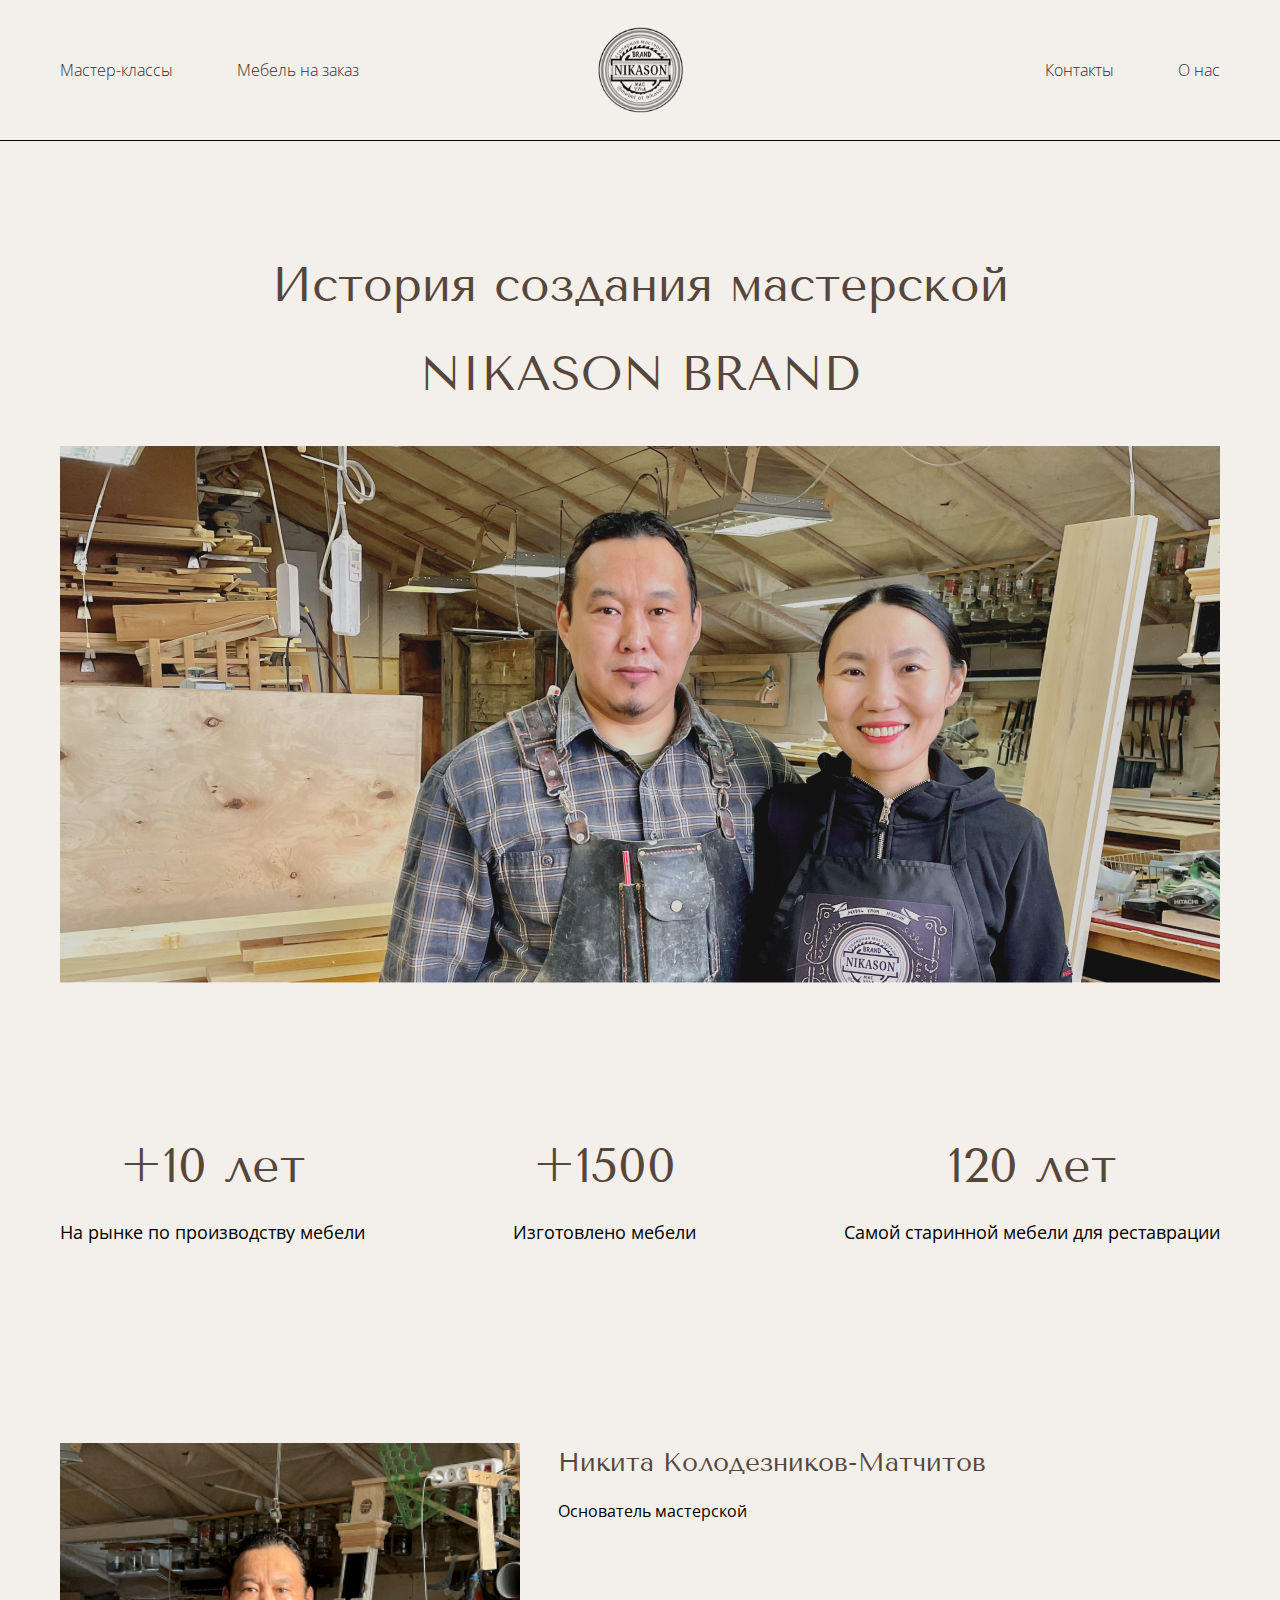
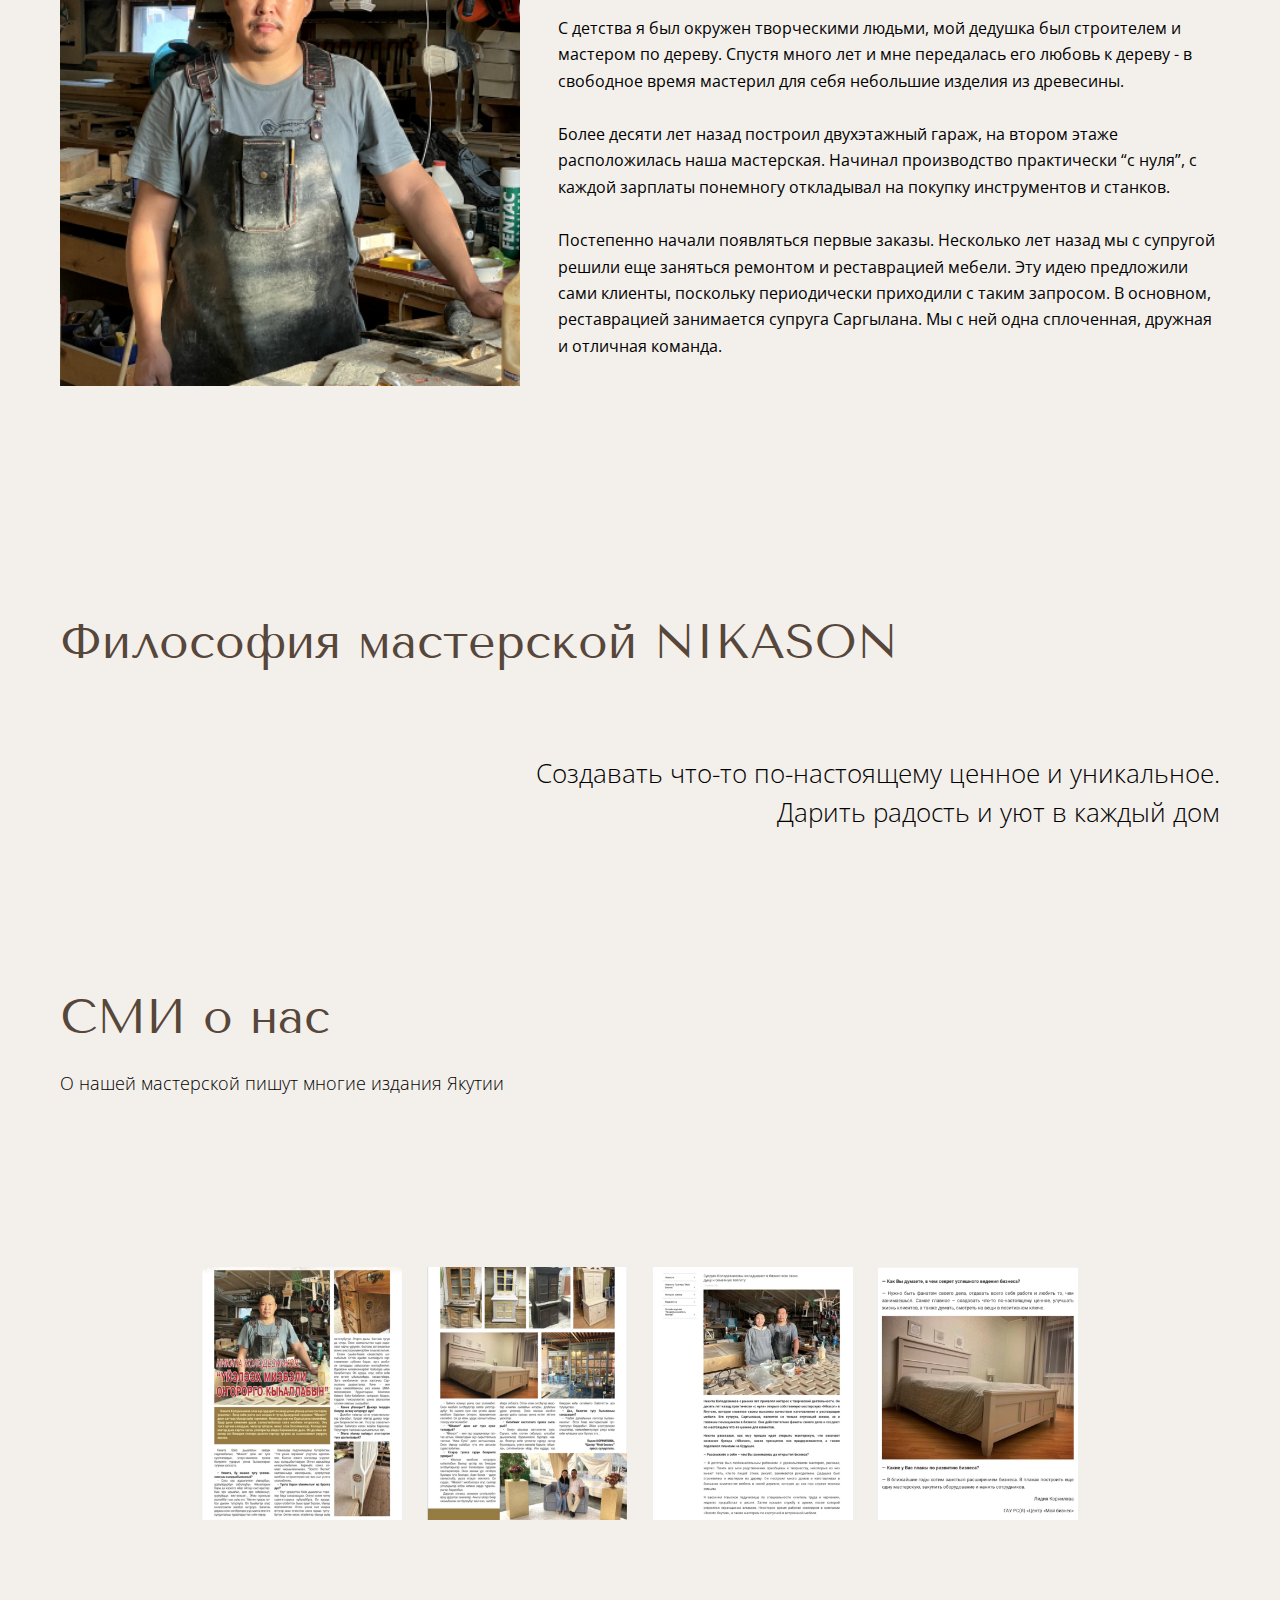
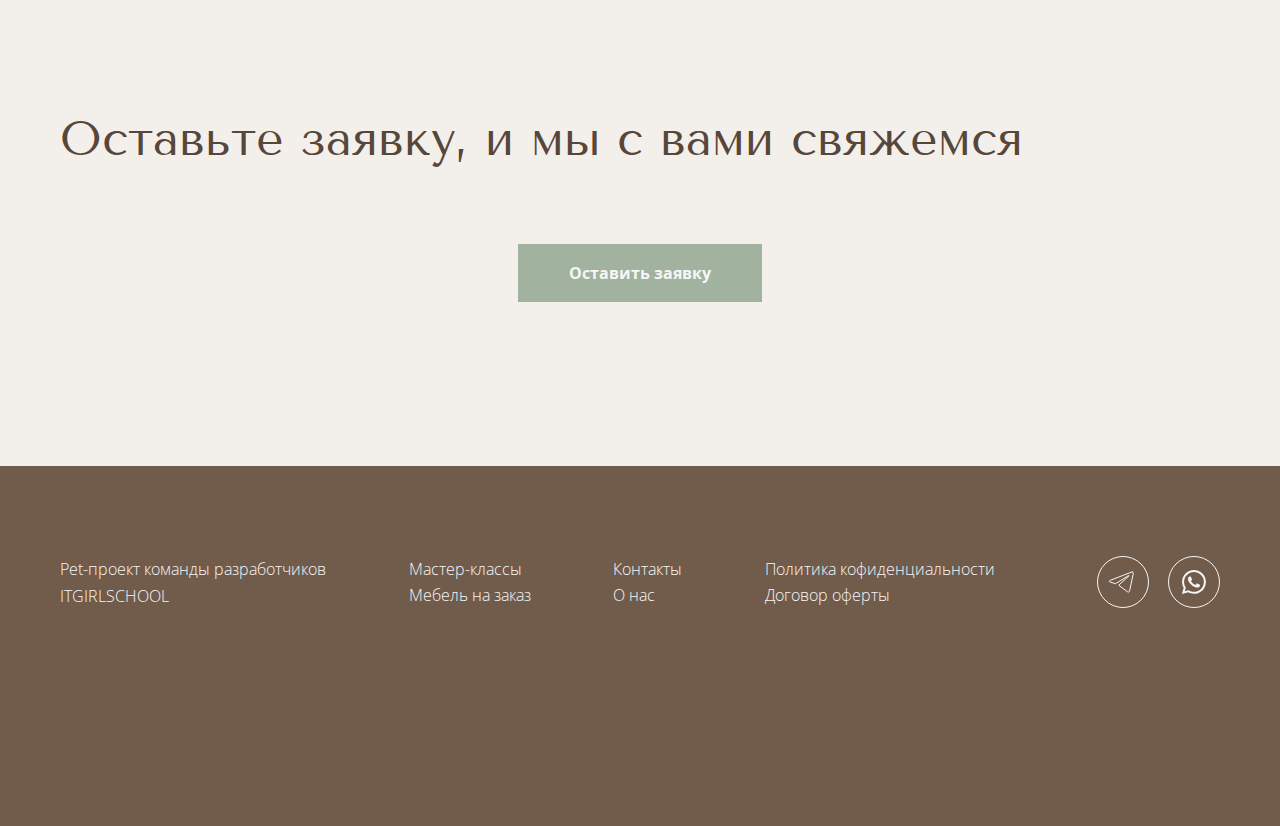
==== about.html @ 9c0ddf08 "anchor contacts modified" ====
<!DOCTYPE html>
<html lang="ru">
  <head>
    <meta charset="UTF-8" />
    <meta http-equiv="X-UA-Compatible" content="IE=edge" />
    <meta name="viewport" content="width=device-width, initial-scale=1.0" />
    <link rel="stylesheet" href="./assets/styles/normalize.css" />
    <link rel="stylesheet" href="./assets/styles/about.css" />
    <link rel="preconnect" href="https://fonts.googleapis.com" />
    <link rel="preconnect" href="https://fonts.gstatic.com" crossorigin />
    <link
      href="https://fonts.googleapis.com/css2?family=Open+Sans:wght@300;400&family=Tenor+Sans&display=swap"
      rel="stylesheet"
    />
    <link
      rel="shortcut icon"
      href="./assets/images/icon.svg"
      type="image/svg"
    />
    <title>О нас</title>
  </head>
  <body>
    <div class="wrapper">
      <header class="header">
        <div class="header__container">
          <nav class="header__nav-left">
            <a class="header__link-left" href="./masterclass.html"
              >Мастер-классы</a
            >
            <a class="header__link-left" href="./customised.html"
              >Мебель на заказ</a
            >
          </nav>
          <a class="logo" href="./index.html"
            ><img src="./assets/images/icon.svg" alt="Логотип"
          /></a>
          <nav class="header__nav-right">
            <a class="header__link-right" href="#contact">Контакты</a>
            <a class="header__link-right" href="./about.html">О нас</a>
          </nav>
        </div>
        <nav class="hamburger">
          <div class="hamburger__icon">
            <input type="checkbox" />
            <span></span>
            <span></span>
            <span></span>
            <div class="hamburger__menu">
              <div class="hamburger__link">
                <a href="./mastermind.html">Мастер-классы</a>
              </div>
              <div class="hamburger__link">
                <a href="./customised.html">Мебель на заказ</a>
              </div>
              <div class="hamburger__link"><a href="#contact">Контакты</a></div>
              <div class="hamburger__link">
                <a href="./about.html">О нас</a>
              </div>
            </div>
          </div>
        </nav>
      </header>
      <main class="main">
        <section class="about-head">
          <div class="about-head__container">
            <h2 class="about-head__title-top">История создания мастерской</h2>
            <h1 class="about-head__title-bottom">NIKASON BRAND</h1>
            <img
              class="about-head__image"
              src="./assets/images/about/about-head__photo.jpg"
              alt="Основатели"
            />
          </div>
        </section>
        <section class="about-figures">
          <div class="about-figures__container">
            <div class="about-figures__item">
              <h2 class="about-figures__title">+10 лет</h2>
              <p class="about-figures__text">На рынке по производству мебели</p>
            </div>
            <div class="about-figures__item">
              <h2 class="about-figures__title">+1500</h2>
              <p class="about-figures__text">Изготовлено мебели</p>
            </div>
            <div class="about-figures__item">
              <h2 class="about-figures__title">120 лет</h2>
              <p class="about-figures__text">
                Самой старинной мебели для реставрации
              </p>
            </div>
          </div>
        </section>
        <section class="about-founder">
          <div class="about-founder__container">
            <img
              class="about-founder__image"
              src="./assets/images/about/about-founder__photo.jpg"
              alt="Основатель"
            />
            <div class="about-founder__content">
              <h2 class="about-founder__title about-founder__title_founder">
                Никита Колодезников-Матчитов
              </h2>
              <h3 class="about-founder__subtitle">Основатель мастерской</h3>
              <p class="about-founder__text">
                С детства я был окружен творческими людьми, мой дедушка был
                строителем и мастером по дереву. Спустя много лет и мне
                передалась его любовь к дереву - в свободное время мастерил для
                себя небольшие изделия из древесины.
              </p>
              <p class="about-founder__text">
                Более десяти лет назад построил двухэтажный гараж, на втором
                этаже расположилась наша мастерская. Начинал производство
                практически “с нуля”, с каждой зарплаты понемногу откладывал на
                покупку инструментов и станков.
              </p>
              <p class="about-founder__text">
                Постепенно начали появляться первые заказы. Несколько лет назад
                мы с супругой решили еще заняться ремонтом и реставрацией
                мебели. Эту идею предложили сами клиенты, поскольку периодически
                приходили с таким запросом. В основном, реставрацией занимается
                супруга Саргылана. Мы с ней одна сплоченная, дружная и отличная
                команда.
              </p>
            </div>
          </div>
        </section>
        <section class="about-philosophy">
          <div class="about-philosophy__container">
            <h2 class="about-philosophy__title">
              Философия мастерской NIKASON
            </h2>
            <p class="about-philosophy__text">
              Создавать что-то по-настоящему ценное и уникальное.
            </p>
            <p class="about-philosophy__text">
              Дарить радость и уют в каждый дом
            </p>
          </div>
        </section>
        <section class="about-media">
          <div class="about-media__container">
            <h2 class="about-media__title">СМИ о нас</h2>
            <p class="about-media__text">
              О нашей мастерской пишут многие издания Якутии
            </p>
            <div class="about-media__image">
              <img
                class="about-media__img"
                src="./assets/images/about/about-media__image-1.jpg"
                alt="Статья в СМИ"
              />
              <img
                class="about-media__img"
                src="./assets/images/about/about-media__image-2.jpg"
                alt="Статья в СМИ"
              />
              <img
                class="about-media__img"
                src="./assets/images/about/about-media__image-3.jpg"
                alt="Статья в СМИ"
              />
              <img
                class="about-media__img"
                src="./assets/images/about/about-media__image-4.jpg"
                alt="Скриншот из Инстаграм"
              />
            </div>
          </div>
        </section>
        <section class="about-contact">
          <div class="about-contact__container">
            <h2 class="about-contact__title">
              Оставьте заявку, и мы с вами свяжемся
            </h2>
            <div class="about-contact__button">
              <a class="button" href="https://www.whatsapp.com/?lang=ru"
                >Оставить заявку</a
              >
            </div>
          </div>
        </section>
      </main>
      <footer class="footer">
        <a id="contact"></a>
        <div class="footer__container">
          <div class="footer__info">
            <p class="footer__text">Pet-проект команды разработчиков</p>
            <a class="footer__link" href="https://itgirlschool.com/"
              >ITGIRLSCHOOL</a
            >
          </div>
          <div class="footer__links">
            <a class="footer__link" href="./masterclass.html">Мастер-классы</a>
            <a class="footer__link" href="./customised.html">Мебель на заказ</a>
          </div>
          <div class="footer__links">
            <a class="footer__link" href="#contact">Контакты</a>
            <a class="footer__link" href="./about.html">О нас</a>
          </div>
          <div class="footer__links">
            <a class="footer__link" href="./privacy.html"
              >Политика кофиденциальности</a
            >
            <a class="footer__link" href="./offer.html">Договор оферты</a>
          </div>
          <div class="footer__socials">
            <a class="footer__social" href="https://telegram.org/"
              ><img src="./assets/images/telegram-icon.svg" alt="Telegram"
            /></a>
            <a class="footer__social" href="https://www.whatsapp.com/?lang=ru"
              ><img src="./assets/images/whatsup-icon.svg" alt="WhatsUp"
            /></a>
          </div>
        </div>
      </footer>
    </div>
  </body>
</html>
---- assets/styles/about.css ----
html, body {
    height: 100%;
}

body {
    font-family: 'Open Sans', sans-serif;
    font-style: normal;
    font-weight: 300;
    font-size: 1.1em;
    line-height: 150%;
    color: #000000;
    background: #f3efea;
}

.wrapper {
    min-height: 100%;
    margin: 0 auto;
}

[class*="__container"]{
    max-width: 1160px;
    margin: 0 auto;
}

[class*="__image"]{
    max-width: 100%;
    object-fit: cover;
}

li {
    list-style-type: none;    
}

a {
    text-decoration: none;
}

[class*="__title"]{
    font-family: 'Tenor Sans', sans-serif;
    font-style: normal;
    font-weight: 400;
    font-size: 2.7em;
    line-height: 150%;
    color: #57463A;
}

.button {
    border: none;
    background: #A1B29F;
    font-weight: 700;
    font-size: 0.9em;
    text-align: center;
    color: #F6F6F6;
    padding: 18px 51px;
    transition: 0.5s;
}

.button:hover {
    background: #678064;
    cursor: pointer;
    border: none;
}

/*---------------Header---------------*/

.header {
    min-width: 15vh;
    border-bottom: 1px solid #000000;
}

.header__container {
    display: flex;
    justify-content: space-between;
    align-items: center;
    padding-top: 3vh;
    padding-bottom: 3vh;
}

.header__nav-left, .header__nav-right {
    width: 45vw;
}

.logo {
    display: flex;
    justify-content: center;
    padding-left: 3vw;
    padding-right: 3vw;
}

.header__nav-left {
    display: flex;
}

.header__nav-right {
    display: flex;
    justify-content: end;
}

.header__link-left {
    margin-right: 5vw;
    font-size: 0.9em;
    color: #323232;
}

.header__link-right {
    margin-left: 5vw;
    font-size: 0.9em;
    color: #323232;
}

.header__link-left:hover, .header__link-right:hover {
    text-decoration: underline;
}

.hamburger__icon {
    display: none;
}


/*---------------About-head---------------*/

.about-head__container {
    display: flex;
    flex-direction: column;
    justify-content: center;
    align-items: center;
}

.about-head__title-top, .about-head__title-bottom {
    max-width: 70vw;
    text-align: center;
    
}

.about-head__title-top {
    margin-top: 12vh;
    margin-bottom: 0;
}

.about-head__title-bottom {
    margin-top: 2vh;
    margin-bottom: 4vh;
}

/*---------------About-figures---------------*/

.about-figures__container {
    display: flex;
    justify-content: space-between;
    text-align: center;
    margin-top: 12vh;
}

.about-figures__title {
    margin-bottom: 0;
}

.about-figures__text {
    font-weight: 400;
    font-size: 1em;
}

/*---------------About-founder---------------*/

.about-founder__container {
    display: flex;
    margin-top: 20vh;
    margin-bottom: 20vh;
}

.about-founder__content {
    display: flex;
    flex-direction: column;
    margin-left: 3vw;
}

.about-founder__title_founder {
    font-size: 1.5em;
    margin-top: 0;
    margin-bottom: 0;
}

.about-founder__subtitle, .about-founder__text {
    font-size: 0.9em;
    font-weight: 400;
}

.about-founder__subtitle {
    margin-bottom: 10vh;
}

.about-founder__text {
    margin-top: 0;
    margin-bottom: 3vh;
}

/*---------------About-philosophy---------------*/

.about-philosophy__container {
    display: flex;
    flex-direction: column;
}

.about-philosophy__title {
    margin-bottom: 10vh;
}

.about-philosophy__text {
    text-align: end;
    margin-top: 0;
    line-height: 50%;
    font-size: 1.5em;
}

/*---------------About-media---------------*/

.about-media__container {
    margin-top: 15vh;
}

.about-media__title {
    margin-bottom: 0;
}

.about-media__text {
    margin-bottom: 3vh;
}

.about-media__image {
    display: flex;
    align-items: center;
    justify-content: center;
    height: 60vh;
}

.about-media__img {
    width: 200px; 
    padding-left: 1vw;
    padding-right: 1vw;
    transition: width 0.5s ease;
}

.about-media__img:hover { 
    width: 50vh; 
    cursor: pointer
}

/*---------------About-contact---------------*/

.about-contact__container {
    display: flex;
    flex-direction: column;
}

.about-contact__button {
    text-align: center;
    margin-top: 5vh;
    margin-bottom: 20vh;
}

/*---------------Footer---------------*/

.footer {
    background: #715B4B;
    min-height: 40vh;
}

.footer__container {
    display: flex;
    justify-content: space-between;
    padding-top: 10vh;
}

.footer__text {
    margin: 0;
    font-size: 0.9em;
    color: #F6F6F6;
}

.footer__link:hover {
    text-decoration: underline;
}

.footer__links {
    display: flex;
    flex-direction: column;
}

.footer__link {
    font-size: 0.9em;
    color: #F6F6F6;
}

.footer__socials {
    display: flex;
}

.footer__social {
    margin-left: 1.5vw;
}

/*---------------PAGES PRIVACY AND OFFER---------------*/

.privacy, .offer {
    background: white;
}

.privacy__title, .offer__title {
    padding-top: 15vh;
    margin-top: 0;
    line-height: 120%;
}

.privacy__text, .offer__text {
    padding-top: 10vh;
    padding-bottom: 15vh;
    margin-bottom: 0;
    margin-top: 0;
    
}

/*---------------Медиазапросы---------------*/

@media screen and (max-width: 414px){

    .header {
        border: none;
    }

    .header__container {
        display: none;
    }

    .hamburger__icon {
        display: block;
    } 

    .hamburger__icon {
        display: block;
        position: relative;
        top: 50px;
        left: 50px;
        z-index: 1;
        -webkit-user-select: none;
        user-select: none;
    }
    
    .hamburger__icon a {
        text-decoration: none;
        color: #232323;
        transition: color 0.3s ease;
    }
    
    .hamburger__icon a:hover {
        color: tomato;
    }
    
    .hamburger__icon input {
        display: block;
        width: 40px;
        height: 32px;
        position: absolute;
        top: -7px;
        left: -5px;
        cursor: pointer;
        opacity: 0; 
        z-index: 2; 
        -webkit-touch-callout: none;
    }
    
    .hamburger__icon span {
        display: block;
        width: 33px;
        height: 4px;
        margin-bottom: 5px;
        position: relative;
        background: #57463A;
        border-radius: 3px;
        z-index: 1;
        transform-origin: 4px 0px;
        transition: transform 0.5s cubic-bezier(0.77,0.2,0.05,1.0), background 0.5s cubic-bezier(0.77,0.2,0.05,1.0),opacity 0.55s ease;
    }
    
    .hamburger__icon span:first-child { 
        transform-origin: 0% 0%;
    }
    
    .hamburger__icon span:nth-last-child(2) { 
        transform-origin: 0% 100%;
    }
    
    .hamburger__icon input:checked ~ span { 
        opacity: 1;
        transform: rotate(45deg) translate(-2px, -1px);
        background: #232323;
    }
    
    .hamburger__icon input:checked ~ span:nth-last-child(3) {
        opacity: 0;
        transform: rotate(0deg) scale(0.2, 0.2);
    }
    
    .hamburger__icon input:checked ~ span:nth-last-child(2) {
        transform: rotate(-45deg) translate(0, -1px);
    }
    
    .hamburger__menu { 
        position: absolute;
        width: 300px;
        margin: -100px 0 0 -50px;
        padding: 50px;
        padding-top: 125px;
        background: #f3efea;
        list-style-type: none;
        -webkit-font-smoothing: antialiased;
        transform-origin: 0% 0%;
        transform: translate(-100%, 0);
        transition: transform 0.5s cubic-bezier(0.77,0.2,0.05,1.0);
    }
    
    .hamburger__menu a {
        font-size: 2em;
    }
    
    .hamburger__icon input:checked ~ .hamburger__menu {
        transform: none;
    }

    .hamburger__link {
        margin: 5vh 0;
    }
}
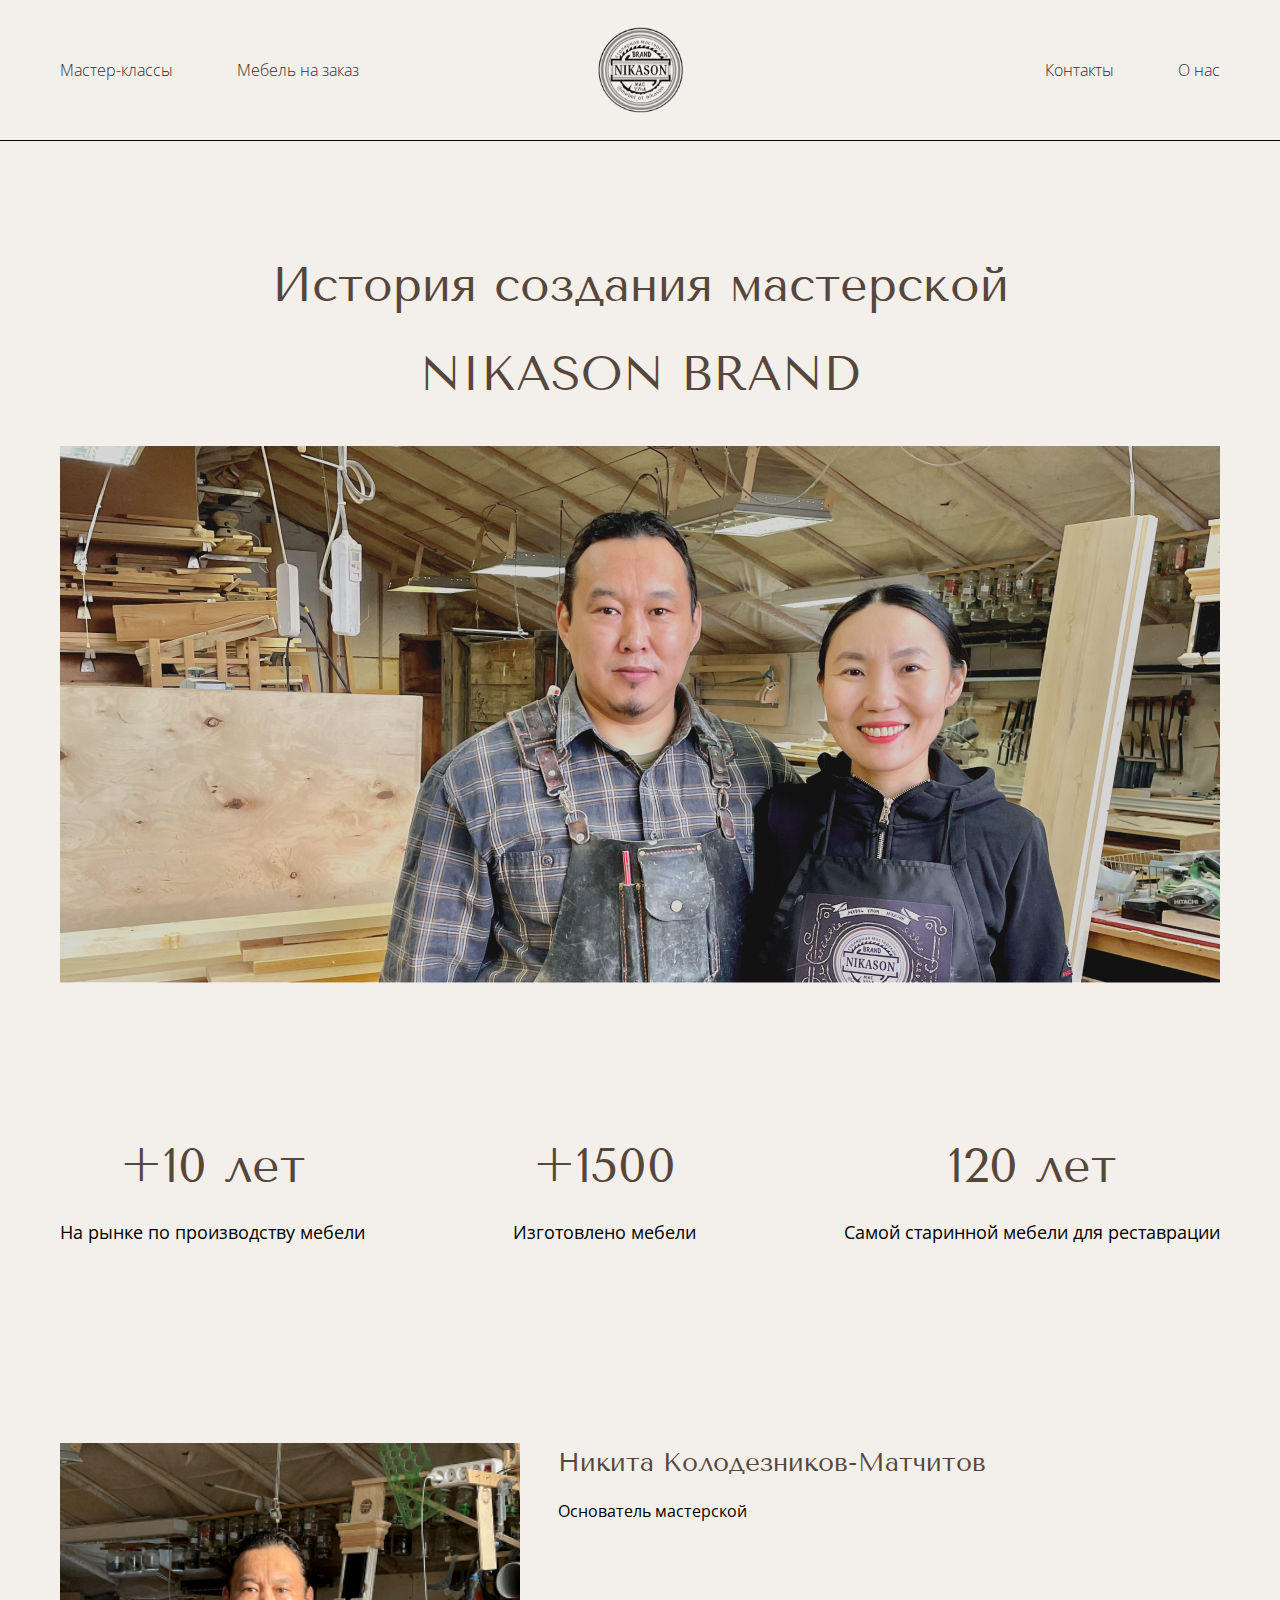
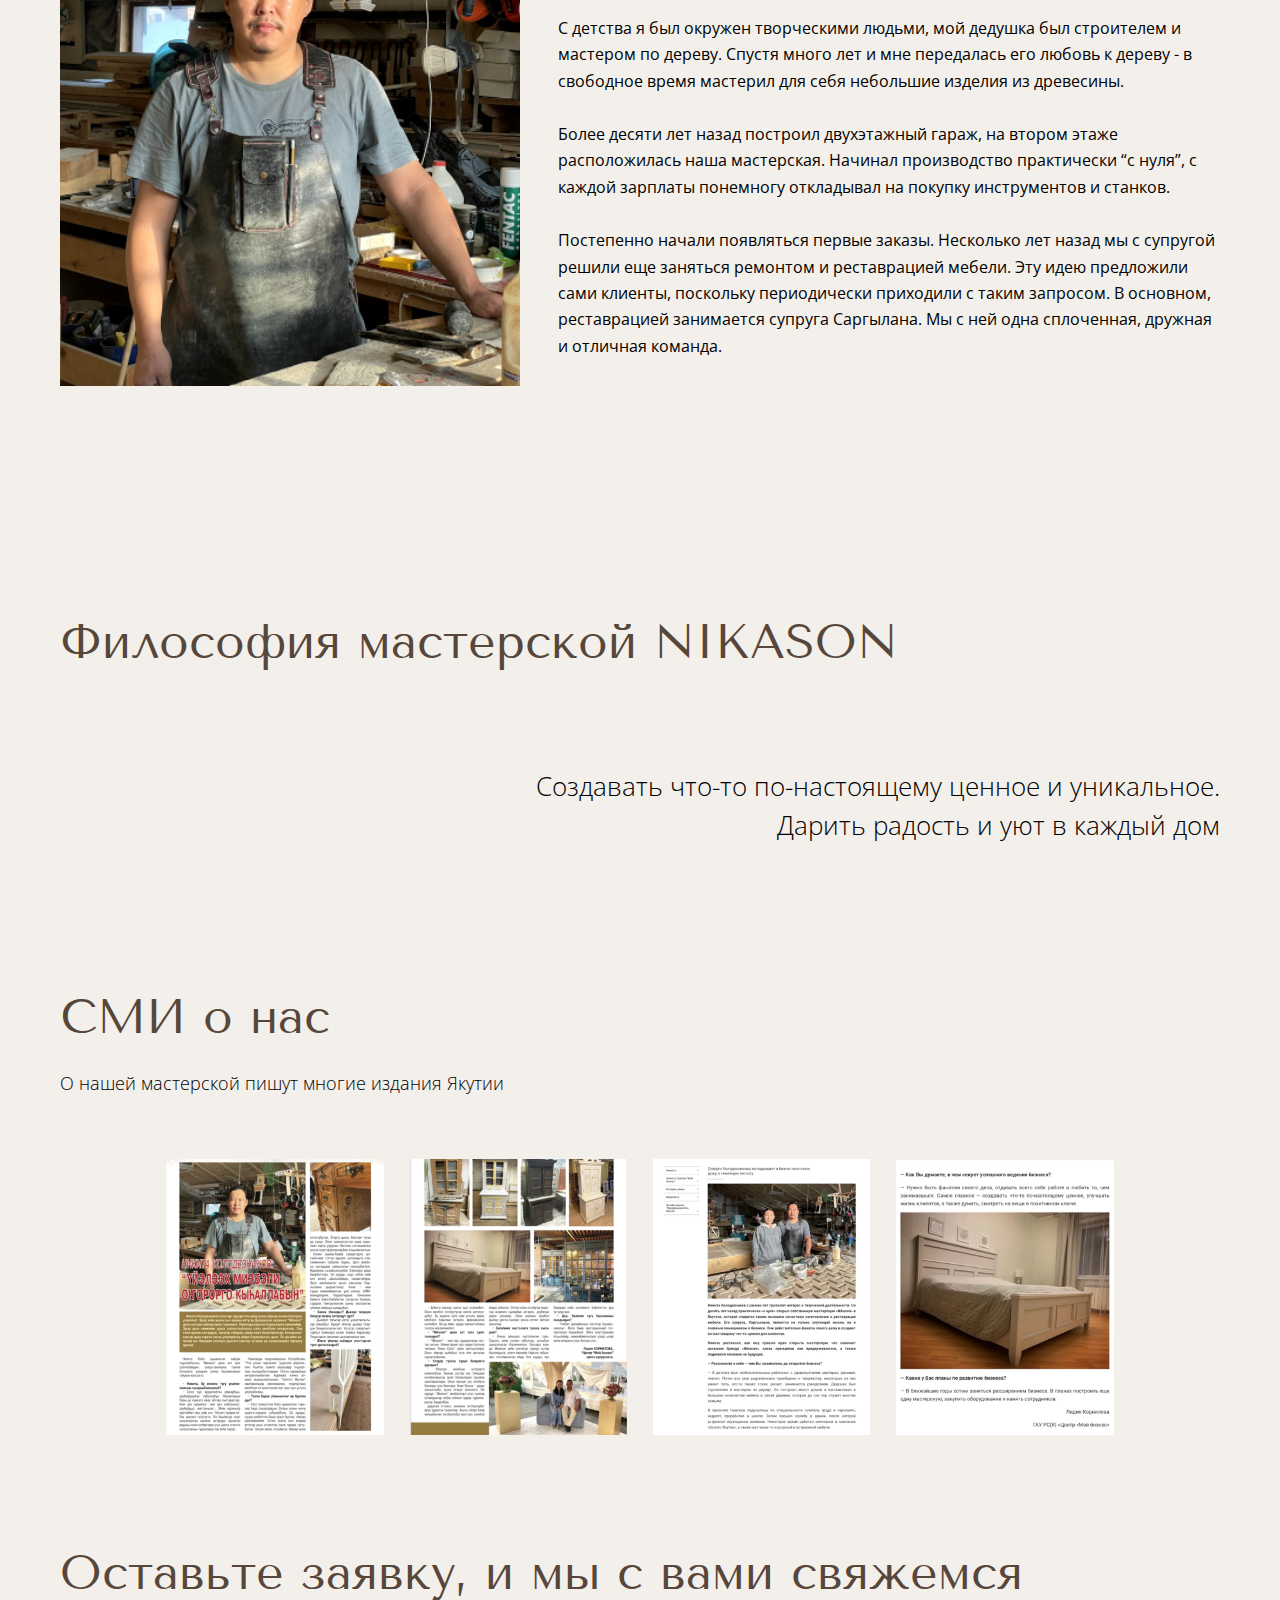
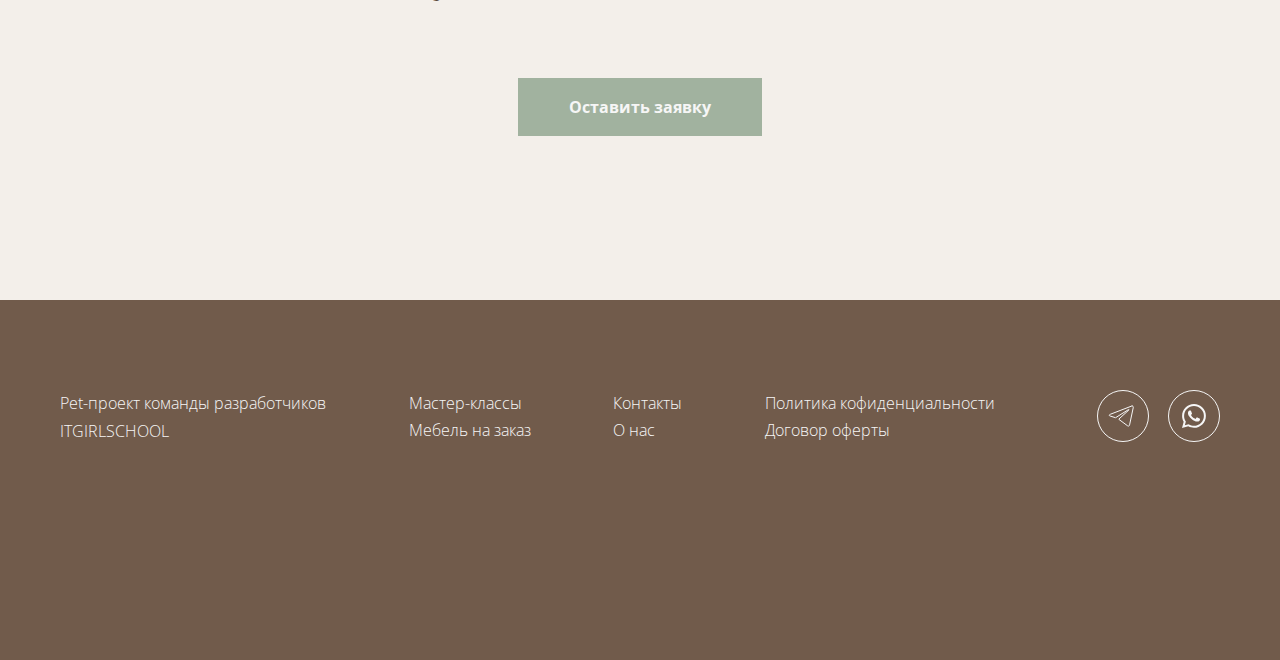
==== commit a3b488ce: "adaptive added" ====
--- a/about.html
+++ b/about.html
@@ -47,7 +47,7 @@
             <span></span>
             <div class="hamburger__menu">
               <div class="hamburger__link">
-                <a href="./mastermind.html">Мастер-классы</a>
+                <a href="./masterclass.html">Мастер-классы</a>
               </div>
               <div class="hamburger__link">
                 <a href="./customised.html">Мебель на заказ</a>
--- a/assets/styles/about.css
+++ b/assets/styles/about.css
@@ -208,7 +208,8 @@
 .about-philosophy__text {
     text-align: end;
     margin-top: 0;
-    line-height: 50%;
+    margin-bottom: 0;
+    line-height: 150%;
     font-size: 1.5em;
 }
 
@@ -230,20 +231,21 @@
     display: flex;
     align-items: center;
     justify-content: center;
-    height: 60vh;
+    margin-top: 7vh;
+    margin-bottom: 7vh;
 }
 
 .about-media__img {
-    width: 200px; 
+    width: 17vw; 
     padding-left: 1vw;
     padding-right: 1vw;
-    transition: width 0.5s ease;
-}
-
-.about-media__img:hover { 
-    width: 50vh; 
-    cursor: pointer
-}
+    /*transition: width 0.5s ease;*/
+}
+
+/*.about-media__img:hover { 
+    width: 20vw; 
+    cursor: pointer;
+}*/
 
 /*---------------About-contact---------------*/
 
@@ -293,6 +295,7 @@
 
 .footer__socials {
     display: flex;
+    margin-bottom: 5vh;
 }
 
 .footer__social {
@@ -321,7 +324,57 @@
 
 /*---------------Медиазапросы---------------*/
 
-@media screen and (max-width: 414px){
+@media screen and (max-width: 992px){
+
+    .about-media__image {
+        flex-direction: column;
+        height: 100%;
+    }
+
+    .about-media__img {
+        width: 70vw;
+        padding-top: 1vw;
+        padding-bottom: 1vw;
+    }
+    
+    .about-founder__container {
+        flex-direction: column;
+        margin-bottom: 10vh;
+    }
+
+    .about-founder__content {
+        margin-top: 5vw;
+        padding-left: 2vw;
+        padding-right: 2vw;
+    }
+
+    .about-founder__text, .about-founder__subtitle {
+        font-size: 1.2em;
+    }
+
+    .footer__container {
+        flex-direction: column;
+        align-items: center;
+        text-align: center;
+    }
+
+    .footer__info {
+        margin-bottom: 3vh;
+    }
+
+    .footer__socials {
+        margin-top: 5vh;
+    }
+
+    .footer__text, .footer__link {
+        font-size: 1.3em;
+        margin-top: 1vh;
+        margin-bottom: 1vh;
+    }
+
+}
+
+@media screen and (max-width: 768px){
 
     .header {
         border: none;
@@ -338,21 +391,23 @@
     .hamburger__icon {
         display: block;
         position: relative;
-        top: 50px;
-        left: 50px;
+        /*top: 50px;*/
+        /*left: 50px;*/
         z-index: 1;
         -webkit-user-select: none;
         user-select: none;
+        margin-left: 5vw;
+        margin-top: 5vw;
     }
     
     .hamburger__icon a {
         text-decoration: none;
-        color: #232323;
+        color: #323232;
         transition: color 0.3s ease;
     }
     
     .hamburger__icon a:hover {
-        color: tomato;
+        color: #505050;
     }
     
     .hamburger__icon input {
@@ -366,6 +421,7 @@
         opacity: 0; 
         z-index: 2; 
         -webkit-touch-callout: none;
+        
     }
     
     .hamburger__icon span {
@@ -411,7 +467,6 @@
         padding: 50px;
         padding-top: 125px;
         background: #f3efea;
-        list-style-type: none;
         -webkit-font-smoothing: antialiased;
         transform-origin: 0% 0%;
         transform: translate(-100%, 0);
@@ -429,5 +484,9 @@
     .hamburger__link {
         margin: 5vh 0;
     }
-}
-
+
+    .about-figures__container {
+        flex-direction: column;
+    }
+}
+
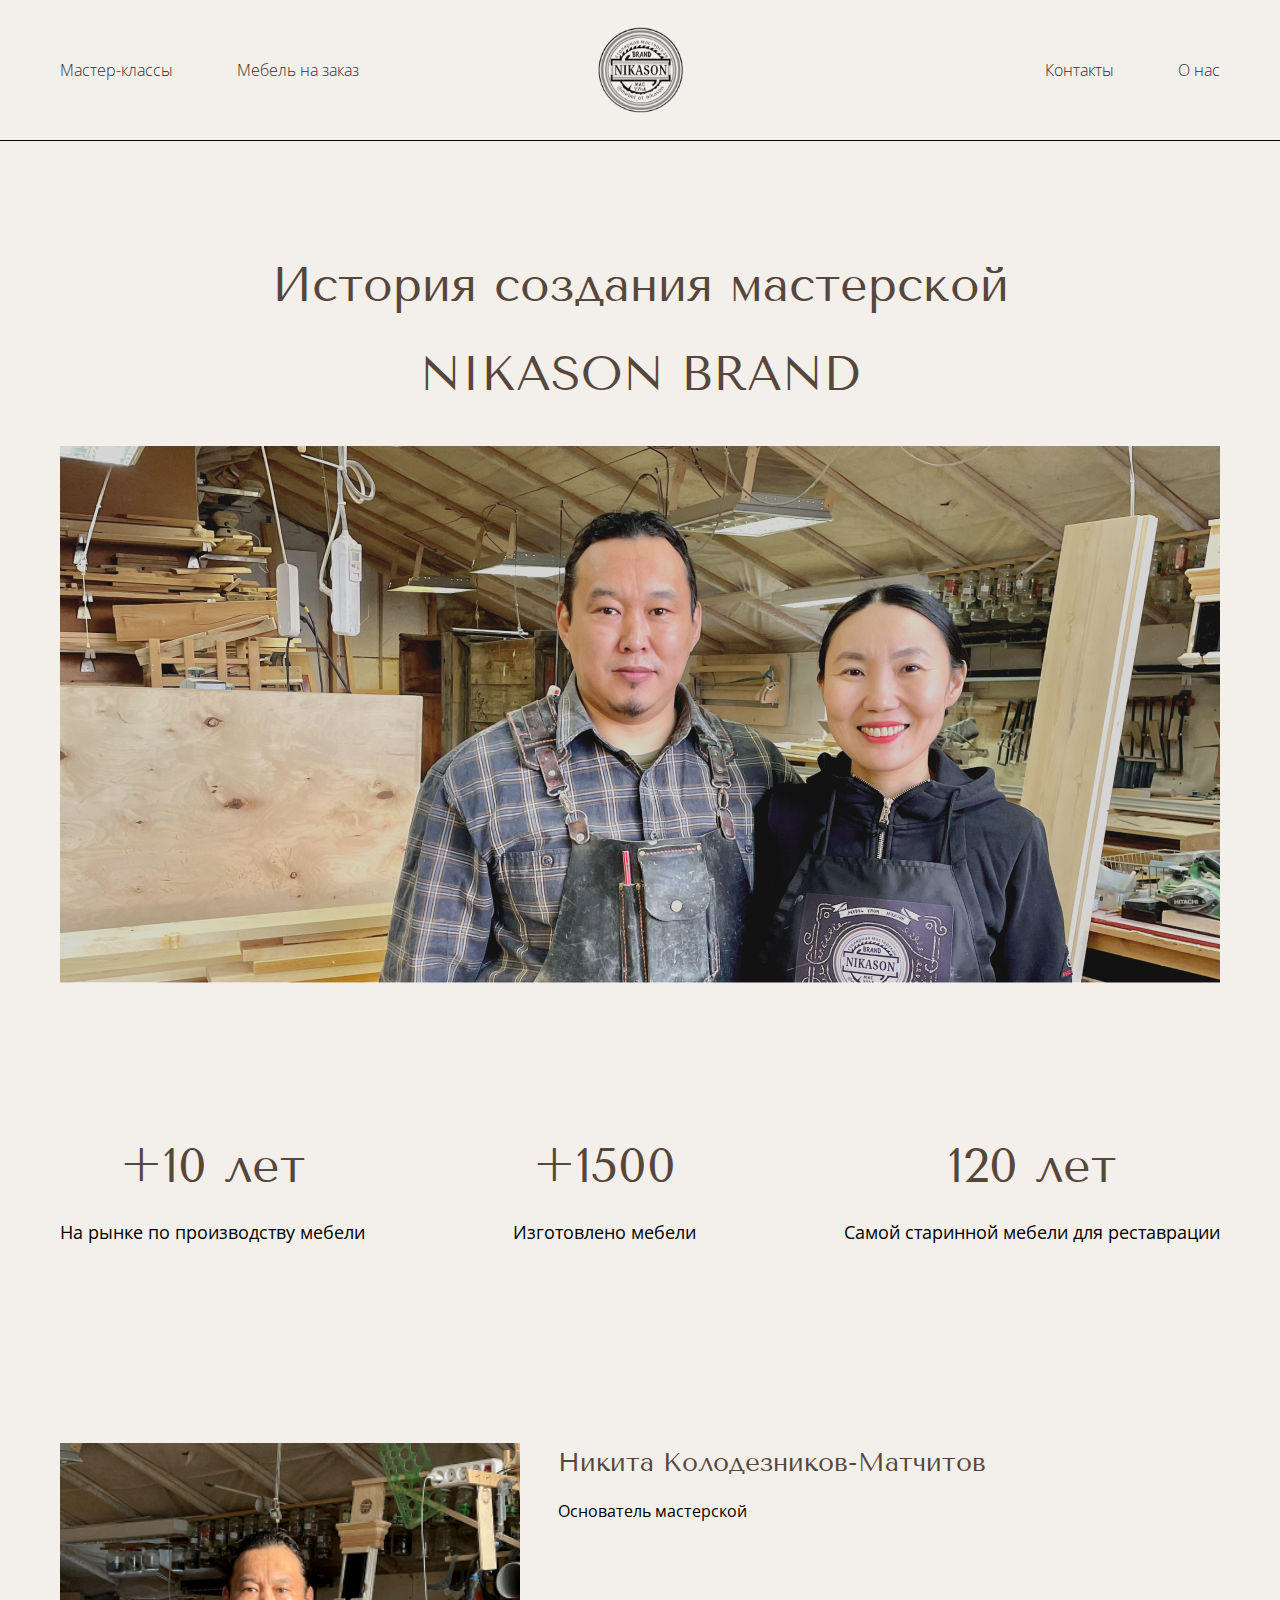
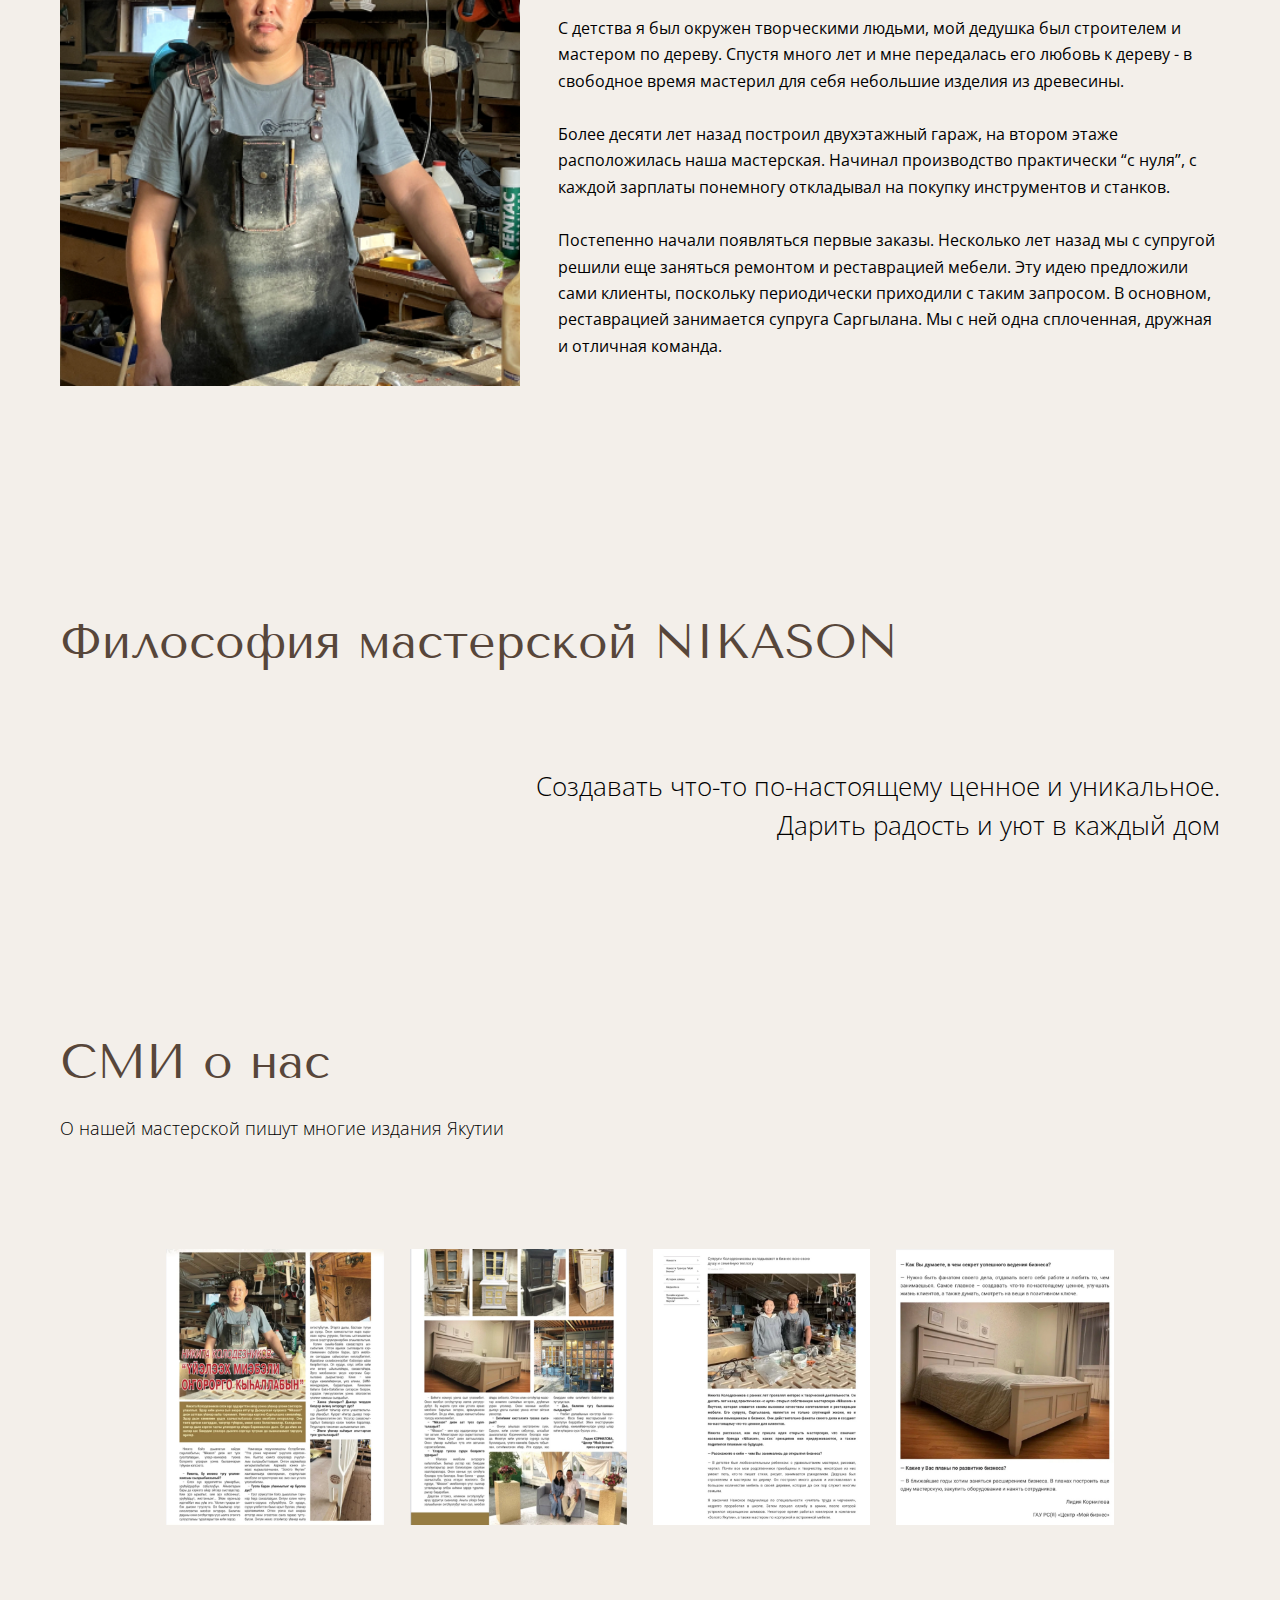
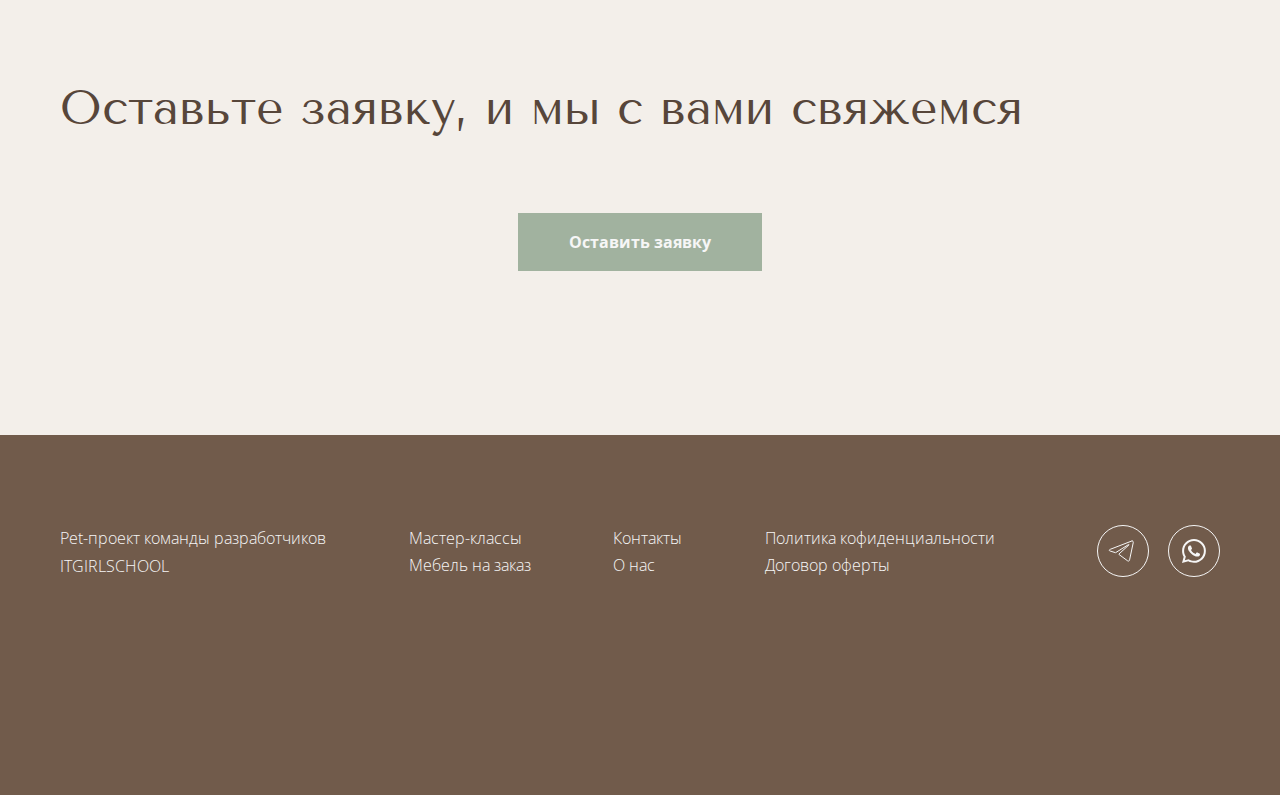
==== commit 594b600e: "carousel change" ====
--- a/about.html
+++ b/about.html
@@ -8,8 +8,10 @@
     <link rel="stylesheet" href="./assets/styles/about.css" />
     <link rel="preconnect" href="https://fonts.googleapis.com" />
     <link rel="preconnect" href="https://fonts.gstatic.com" crossorigin />
+    <link rel="preconnect" href="https://fonts.googleapis.com" />
+    <link rel="preconnect" href="https://fonts.gstatic.com" crossorigin />
     <link
-      href="https://fonts.googleapis.com/css2?family=Open+Sans:wght@300;400&family=Tenor+Sans&display=swap"
+      href="https://fonts.googleapis.com/css2?family=Open+Sans:wght@300;400;700&family=Tenor+Sans&display=swap"
       rel="stylesheet"
     />
     <link
@@ -46,6 +48,9 @@
             <span></span>
             <span></span>
             <div class="hamburger__menu">
+              <div class="hamburger__link">
+                <a href="./index.html">Главная</a>
+              </div>
               <div class="hamburger__link">
                 <a href="./masterclass.html">Мастер-классы</a>
               </div>
@@ -163,8 +168,62 @@
               <img
                 class="about-media__img"
                 src="./assets/images/about/about-media__image-4.jpg"
-                alt="Скриншот из Инстаграм"
-              />
+                alt="Статья в СМИ"
+              />
+            </div>
+            <div class="about-media-carousel">
+              <span id="about-media-carousel__item_1"></span>
+              <span id="about-media-carousel__item_2"></span>
+              <span id="about-media-carousel__item_3"></span>
+              <span id="about-media-carousel__item_4"></span>
+              <div
+                class="about-media-carousel__item about-media-carousel__item_1"
+              >
+                <a
+                  class="arrow arrow_prev"
+                  href="#about-media-carousel__item_4"
+                ></a>
+                <a
+                  class="arrow arrow_next"
+                  href="#about-media-carousel__item_2"
+                ></a>
+              </div>
+              <div
+                class="about-media-carousel__item about-media-carousel__item_2"
+              >
+                <a
+                  class="arrow arrow_prev"
+                  href="#about-media-carousel__item_1"
+                ></a>
+                <a
+                  class="arrow arrow_next"
+                  href="#about-media-carousel__item_3"
+                ></a>
+              </div>
+              <div
+                class="about-media-carousel__item about-media-carousel__item_3"
+              >
+                <a
+                  class="arrow arrow_prev"
+                  href="#about-media-carousel__item_2"
+                ></a>
+                <a
+                  class="arrow arrow_next"
+                  href="#about-media-carousel__item_4"
+                ></a>
+              </div>
+              <div
+                class="about-media-carousel__item about-media-carousel__item_4"
+              >
+                <a
+                  class="arrow arrow_prev"
+                  href="#about-media-carousel__item_3"
+                ></a>
+                <a
+                  class="arrow arrow_next"
+                  href="#about-media-carousel__item_1"
+                ></a>
+              </div>
             </div>
           </div>
         </section>
@@ -198,7 +257,7 @@
             <a class="footer__link" href="#contact">Контакты</a>
             <a class="footer__link" href="./about.html">О нас</a>
           </div>
-          <div class="footer__links">
+          <div class="footer__documents">
             <a class="footer__link" href="./privacy.html"
               >Политика кофиденциальности</a
             >
--- a/assets/styles/about.css
+++ b/assets/styles/about.css
@@ -17,9 +17,11 @@
     margin: 0 auto;
 }
 
-[class*="__container"]{
+[class*="__container"] {
     max-width: 1160px;
     margin: 0 auto;
+    padding-left: 35px;
+    padding-right: 35px;
 }
 
 [class*="__image"]{
@@ -124,6 +126,8 @@
     flex-direction: column;
     justify-content: center;
     align-items: center;
+    padding-left: 0;
+    padding-right: 0;
 }
 
 .about-head__title-top, .about-head__title-bottom {
@@ -216,7 +220,7 @@
 /*---------------About-media---------------*/
 
 .about-media__container {
-    margin-top: 15vh;
+    margin-top: 20vh;
 }
 
 .about-media__title {
@@ -231,21 +235,94 @@
     display: flex;
     align-items: center;
     justify-content: center;
-    margin-top: 7vh;
-    margin-bottom: 7vh;
+    margin-top: 12vh;
+    margin-bottom: 12vh;
 }
 
 .about-media__img {
     width: 17vw; 
     padding-left: 1vw;
     padding-right: 1vw;
-    /*transition: width 0.5s ease;*/
-}
-
-/*.about-media__img:hover { 
-    width: 20vw; 
-    cursor: pointer;
-}*/
+}
+
+.about-media-carousel {
+    position: relative;
+    margin: 10vh auto;
+}
+
+.about-media-carousel__item {
+    position: absolute;
+    top: 0;
+    bottom: 0;
+    left: 0;
+    right: 0;
+    padding: 25px 50px;
+    opacity: 0;
+    transition: all 0.5s ease-in-out;
+}
+
+.arrow {
+    border: solid black;
+    border-width: 0 3px 3px 0;
+    display: inline-block;
+    padding: 12px;
+}
+
+.arrow_prev {
+    left: -30px;
+    position: absolute;
+    top: 50%;
+    transform: translateY(-50%) rotate(135deg);
+}
+
+.arrow_next {
+    right: -30px;
+    position: absolute;
+    top: 50%;
+    transform: translateY(-50%) rotate(-45deg);
+}
+
+[id*="__item"] {
+    display: none;
+}
+
+.about-media-carousel__item_1 {
+    z-index: 2;
+    opacity: 1;
+    background: url('/assets/images/about/about-media__image-1.jpg');
+    background-size: cover;
+}
+
+.about-media-carousel__item_2 {
+    background: url('/assets/images/about/about-media__image-2.jpg');
+    background-size: cover;
+}
+
+.about-media-carousel__item_3 {
+    background: url('/assets/images/about/about-media__image-3.jpg');
+    background-size: cover;
+}
+
+.about-media-carousel__item_4 {
+    background: url('/assets/images/about/about-media__image-4.jpg');
+    background-size: cover;
+}
+
+*:target~.about-media-carousel__item_1 {
+    opacity: 0;
+}
+
+#about-media-carousel__item_1:target~.about-media-carousel__item_1 {
+    opacity: 1;
+}
+
+#about-media-carousel__item_2:target~.about-media-carousel__item_2,
+#about-media-carousel__item_3:target~.about-media-carousel__item_3,
+#about-media-carousel__item_4:target~.about-media-carousel__item_4
+{
+    z-index: 3;
+    opacity: 1;
+}
 
 /*---------------About-contact---------------*/
 
@@ -283,7 +360,7 @@
     text-decoration: underline;
 }
 
-.footer__links {
+.footer__links, .footer__documents {
     display: flex;
     flex-direction: column;
 }
@@ -324,45 +401,51 @@
 
 /*---------------Медиазапросы---------------*/
 
+@media screen and (min-width: 993px){
+    .about-media-carousel {
+        display: none;
+    }
+}
+
 @media screen and (max-width: 992px){
 
     .about-media__image {
-        flex-direction: column;
-        height: 100%;
-    }
-
-    .about-media__img {
-        width: 70vw;
-        padding-top: 1vw;
-        padding-bottom: 1vw;
+        display: none;
+    }
+
+    .about-media-carousel {
+        display: block;
+        height: 858px;
+        width: 678px;
     }
     
     .about-founder__container {
         flex-direction: column;
         margin-bottom: 10vh;
+        padding-left: 0;
+        padding-right: 0;
     }
 
     .about-founder__content {
         margin-top: 5vw;
-        padding-left: 2vw;
-        padding-right: 2vw;
+        padding-left: 35px;
+        padding-right: 35px;
+        margin-left: 0;
     }
 
     .about-founder__text, .about-founder__subtitle {
-        font-size: 1.2em;
+        font-size: 1.1em;
     }
 
     .footer__container {
         flex-direction: column;
-        align-items: center;
-        text-align: center;
     }
 
     .footer__info {
-        margin-bottom: 3vh;
-    }
-
-    .footer__socials {
+        margin-bottom: 5vh;
+    }
+
+    .footer__documents, .footer__socials {
         margin-top: 5vh;
     }
 
@@ -372,9 +455,17 @@
         margin-bottom: 1vh;
     }
 
+    .footer__social {
+        margin-left: 0;
+        margin-right: 3vw;
+    }
 }
 
 @media screen and (max-width: 768px){
+
+    [class*="__title"]{
+        font-size: 2em;
+    }
 
     .header {
         border: none;
@@ -391,13 +482,12 @@
     .hamburger__icon {
         display: block;
         position: relative;
-        /*top: 50px;*/
-        /*left: 50px;*/
         z-index: 1;
         -webkit-user-select: none;
         user-select: none;
         margin-left: 5vw;
-        margin-top: 5vw;
+        margin-top: 5vh;
+        margin-bottom: 5vh;
     }
     
     .hamburger__icon a {
@@ -488,5 +578,31 @@
     .about-figures__container {
         flex-direction: column;
     }
-}
-
+
+    .about-media-carousel {
+        height: 696px;
+        width: 550px;
+    }
+}
+
+@media screen and (max-width: 650px) {
+    .about-media-carousel {
+        height: 569px;
+        width: 450px;
+    }   
+}
+
+@media screen and (max-width: 550px) {
+    .about-media-carousel {
+        height: 443px;
+        width: 350px;
+    }    
+}
+
+@media screen and (max-width: 450px) {
+    .about-media-carousel {
+        height: 316px;
+        width: 250px;
+    }   
+}
+
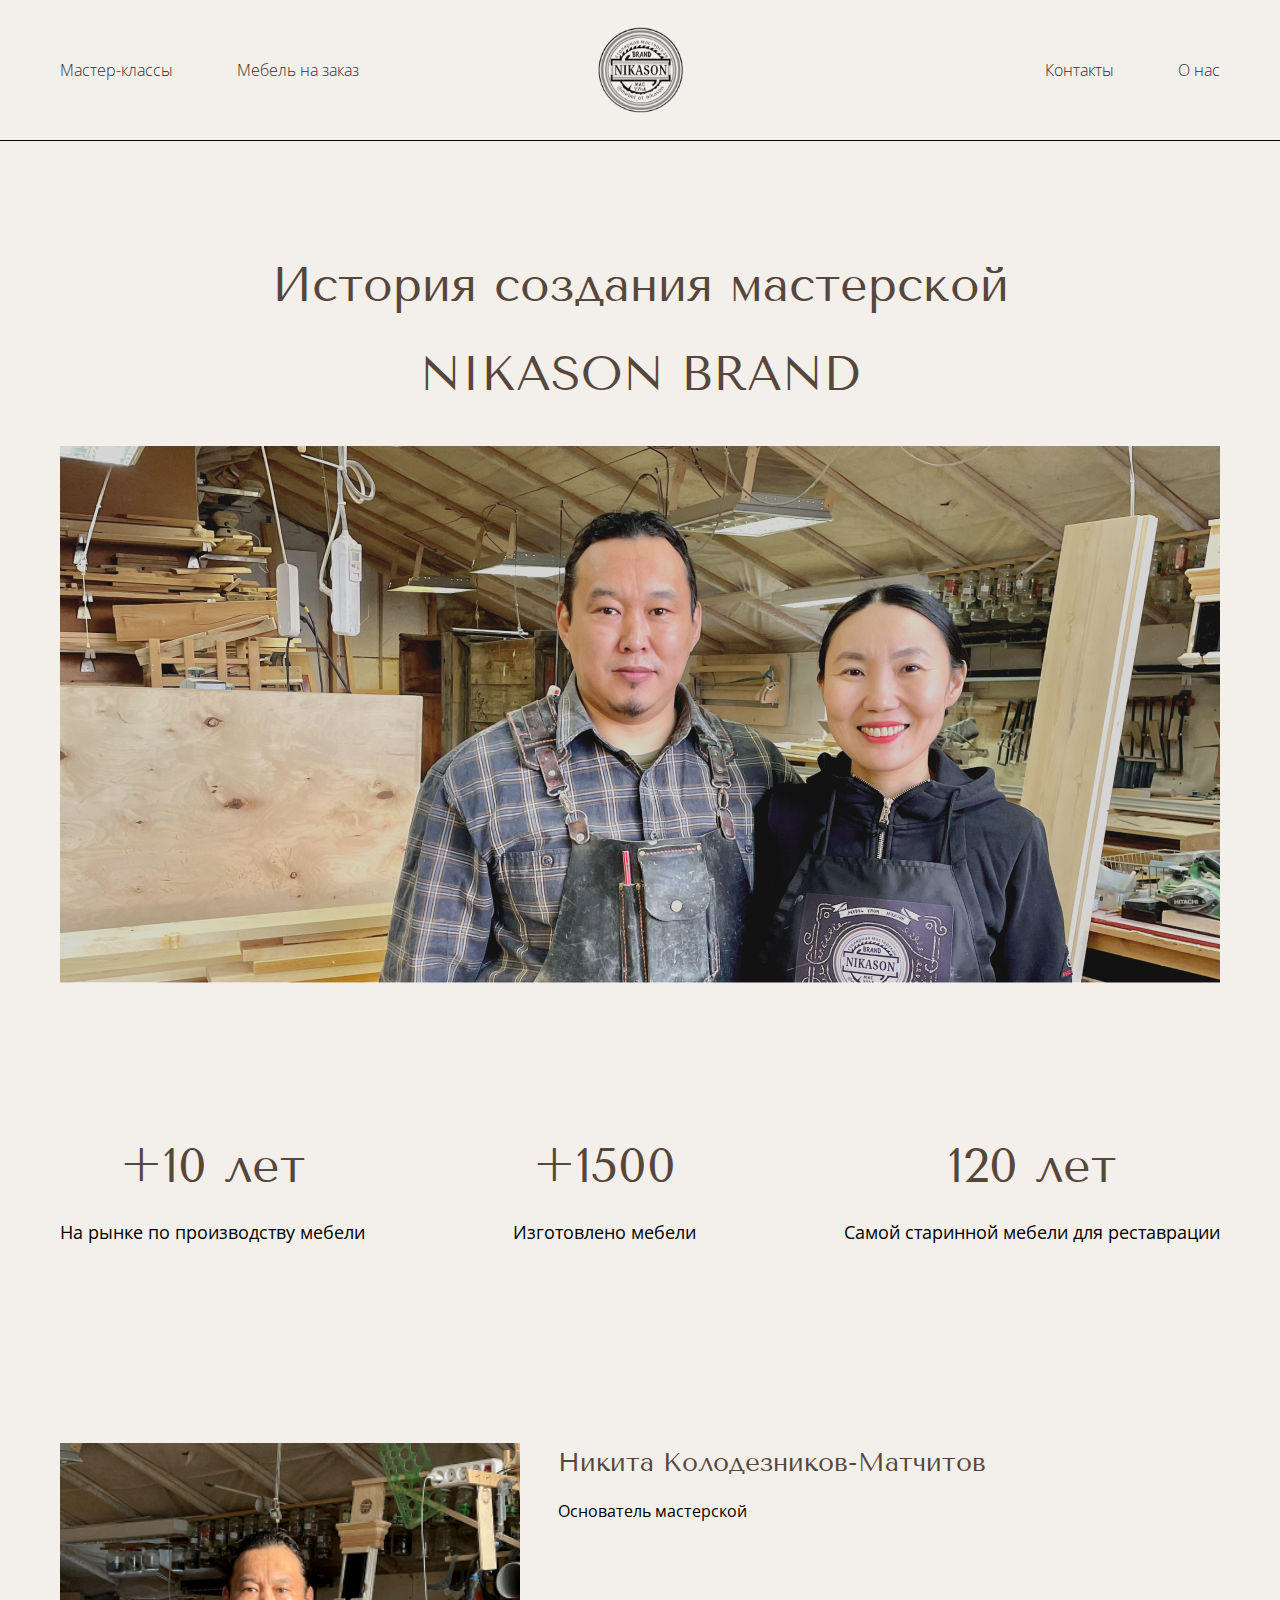
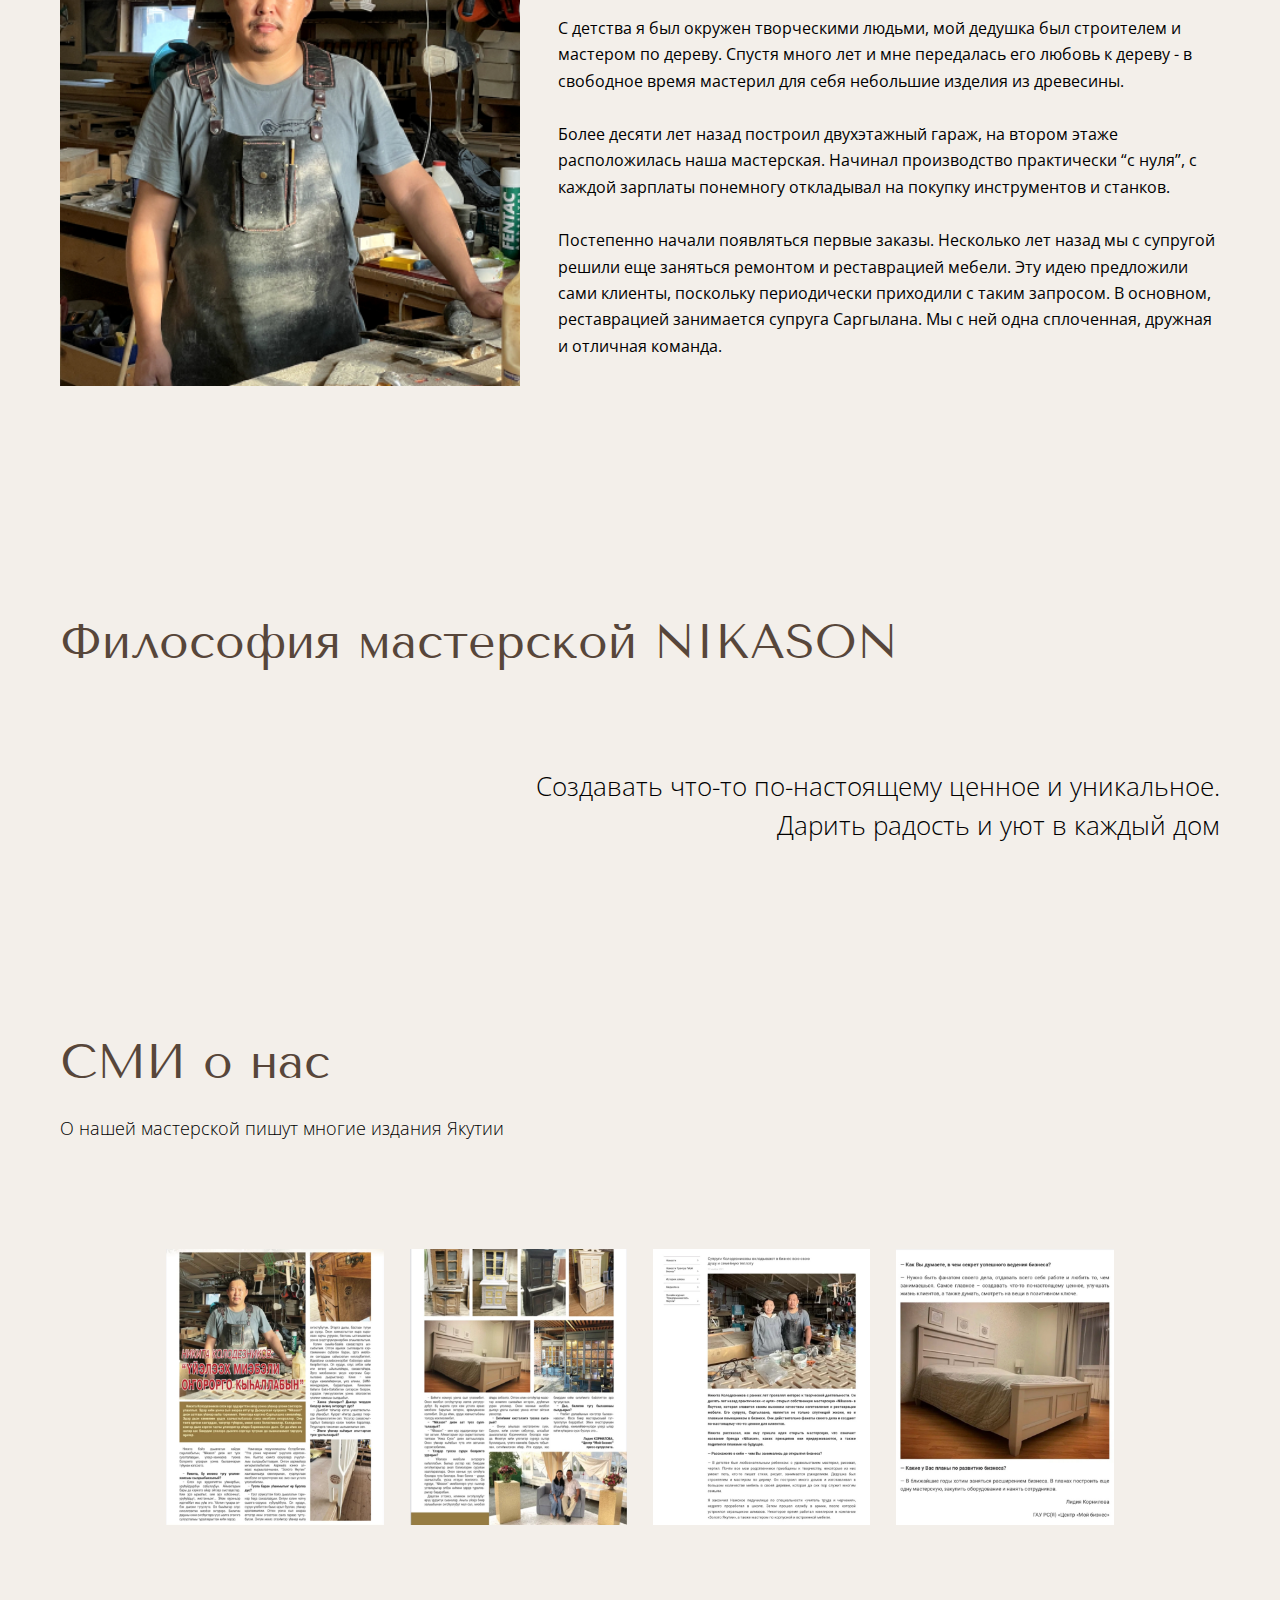
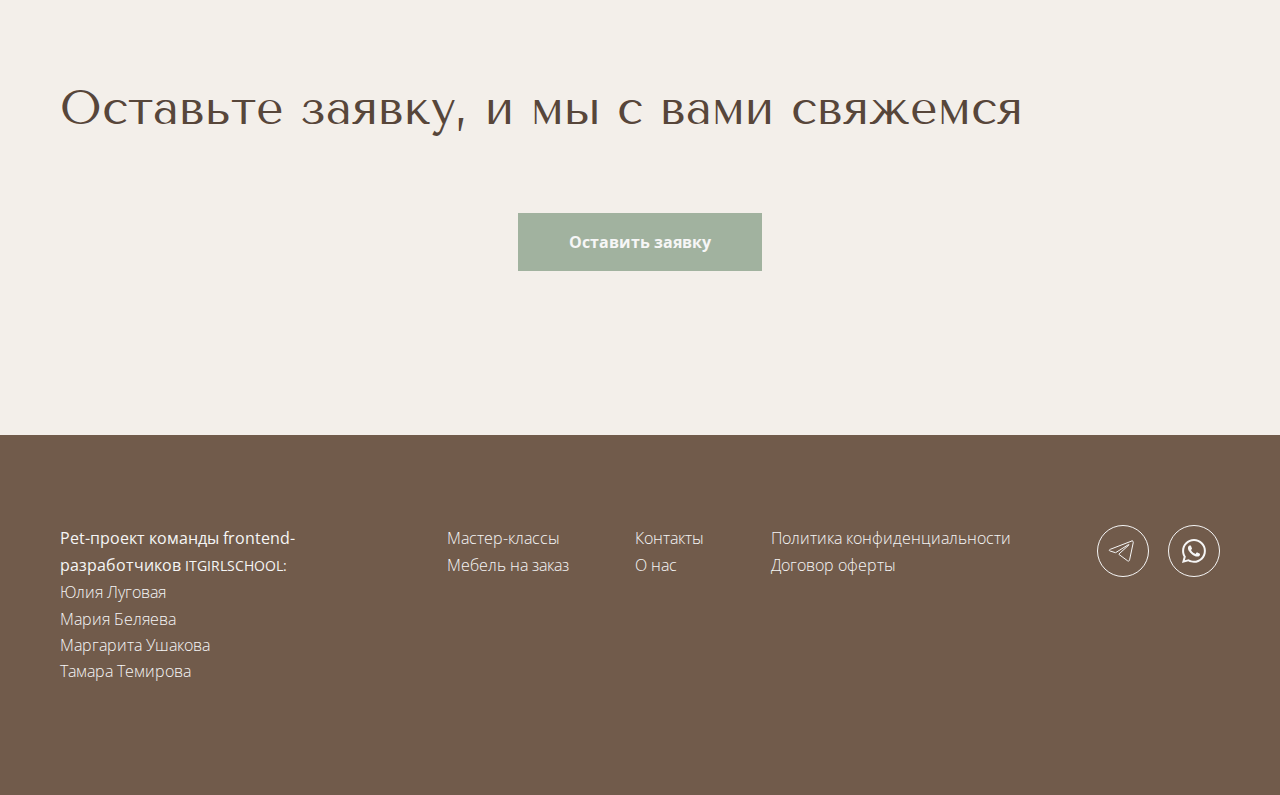
==== commit e35db48a: "footer links and adaptive added" ====
--- a/about.html
+++ b/about.html
@@ -1,24 +1,22 @@
 <!DOCTYPE html>
 <html lang="ru">
   <head>
-    <meta charset="UTF-8" />
-    <meta http-equiv="X-UA-Compatible" content="IE=edge" />
-    <meta name="viewport" content="width=device-width, initial-scale=1.0" />
-    <link rel="stylesheet" href="./assets/styles/normalize.css" />
-    <link rel="stylesheet" href="./assets/styles/about.css" />
-    <link rel="preconnect" href="https://fonts.googleapis.com" />
-    <link rel="preconnect" href="https://fonts.gstatic.com" crossorigin />
-    <link rel="preconnect" href="https://fonts.googleapis.com" />
-    <link rel="preconnect" href="https://fonts.gstatic.com" crossorigin />
+    <meta charset="UTF-8">
+    <meta http-equiv="X-UA-Compatible" content="IE=edge">
+    <meta name="viewport" content="width=device-width, initial-scale=1.0">
+    <link rel="stylesheet" href="./assets/styles/normalize.css">
+    <link rel="stylesheet" href="./assets/styles/about.css">
+    <link rel="preconnect" href="https://fonts.googleapis.com">
+    <link rel="preconnect" href="https://fonts.gstatic.com" crossorigin>
+    <link rel="preconnect" href="https://fonts.googleapis.com">
+    <link rel="preconnect" href="https://fonts.gstatic.com" crossorigin>
     <link
       href="https://fonts.googleapis.com/css2?family=Open+Sans:wght@300;400;700&family=Tenor+Sans&display=swap"
-      rel="stylesheet"
-    />
+      rel="stylesheet">
     <link
       rel="shortcut icon"
       href="./assets/images/icon.svg"
-      type="image/svg"
-    />
+      type="image/svg">
     <title>О нас</title>
   </head>
   <body>
@@ -34,8 +32,7 @@
             >
           </nav>
           <a class="logo" href="./index.html"
-            ><img src="./assets/images/icon.svg" alt="Логотип"
-          /></a>
+            ><img src="./assets/images/icon.svg" alt="Логотип"></a>
           <nav class="header__nav-right">
             <a class="header__link-right" href="#contact">Контакты</a>
             <a class="header__link-right" href="./about.html">О нас</a>
@@ -43,7 +40,7 @@
         </div>
         <nav class="hamburger">
           <div class="hamburger__icon">
-            <input type="checkbox" />
+            <input type="checkbox">
             <span></span>
             <span></span>
             <span></span>
@@ -73,8 +70,7 @@
             <img
               class="about-head__image"
               src="./assets/images/about/about-head__photo.jpg"
-              alt="Основатели"
-            />
+              alt="Основатели">
           </div>
         </section>
         <section class="about-figures">
@@ -100,8 +96,7 @@
             <img
               class="about-founder__image"
               src="./assets/images/about/about-founder__photo.jpg"
-              alt="Основатель"
-            />
+              alt="Основатель">
             <div class="about-founder__content">
               <h2 class="about-founder__title about-founder__title_founder">
                 Никита Колодезников-Матчитов
@@ -153,23 +148,19 @@
               <img
                 class="about-media__img"
                 src="./assets/images/about/about-media__image-1.jpg"
-                alt="Статья в СМИ"
-              />
+                alt="Статья в СМИ">
               <img
                 class="about-media__img"
                 src="./assets/images/about/about-media__image-2.jpg"
-                alt="Статья в СМИ"
-              />
+                alt="Статья в СМИ">
               <img
                 class="about-media__img"
                 src="./assets/images/about/about-media__image-3.jpg"
-                alt="Статья в СМИ"
-              />
+                alt="Статья в СМИ">
               <img
                 class="about-media__img"
                 src="./assets/images/about/about-media__image-4.jpg"
-                alt="Статья в СМИ"
-              />
+                alt="Статья в СМИ">
             </div>
             <div class="about-media-carousel">
               <span id="about-media-carousel__item_1"></span>
@@ -244,9 +235,20 @@
         <a id="contact"></a>
         <div class="footer__container">
           <div class="footer__info">
-            <p class="footer__text">Pet-проект команды разработчиков</p>
-            <a class="footer__link" href="https://itgirlschool.com/"
-              >ITGIRLSCHOOL</a
+            <p class="footer__text">Pet-проект команды frontend-разработчиков <a class="footer__school" href="https://itgirlschool.com/"
+              >ITGIRLSCHOOL:</a
+            ></p>
+            <a class="footer__link" href="https://github.com/YuliaLugovaya"
+              >Юлия Луговая</a
+            >
+            <a class="footer__link" href="https://github.com/MariiaBeliaeva"
+              >Мария Беляева</a
+            >
+            <a class="footer__link" href="https://github.com/ritamargo25"
+              >Маргарита Ушакова</a
+            >
+            <a class="footer__link" href="https://github.com/TomaTem"
+              >Тамара Темирова</a
             >
           </div>
           <div class="footer__links">
@@ -259,17 +261,15 @@
           </div>
           <div class="footer__documents">
             <a class="footer__link" href="./privacy.html"
-              >Политика кофиденциальности</a
+              >Политика конфиденциальности</a
             >
             <a class="footer__link" href="./offer.html">Договор оферты</a>
           </div>
           <div class="footer__socials">
             <a class="footer__social" href="https://telegram.org/"
-              ><img src="./assets/images/telegram-icon.svg" alt="Telegram"
-            /></a>
+              ><img src="./assets/images/telegram-icon.svg" alt="Telegram"></a>
             <a class="footer__social" href="https://www.whatsapp.com/?lang=ru"
-              ><img src="./assets/images/whatsup-icon.svg" alt="WhatsUp"
-            /></a>
+              ><img src="./assets/images/whatsup-icon.svg" alt="WhatsUp"></a>
           </div>
         </div>
       </footer>
--- a/assets/styles/about.css
+++ b/assets/styles/about.css
@@ -1,4 +1,5 @@
-html, body {
+html,
+body {
     height: 100%;
 }
 
@@ -24,20 +25,16 @@
     padding-right: 35px;
 }
 
-[class*="__image"]{
+[class*="__image"] {
     max-width: 100%;
     object-fit: cover;
 }
 
-li {
-    list-style-type: none;    
-}
-
 a {
     text-decoration: none;
 }
 
-[class*="__title"]{
+[class*="__title"] {
     font-family: 'Tenor Sans', sans-serif;
     font-style: normal;
     font-weight: 400;
@@ -78,7 +75,8 @@
     padding-bottom: 3vh;
 }
 
-.header__nav-left, .header__nav-right {
+.header__nav-left,
+.header__nav-right {
     width: 45vw;
 }
 
@@ -110,7 +108,8 @@
     color: #323232;
 }
 
-.header__link-left:hover, .header__link-right:hover {
+.header__link-left:hover,
+.header__link-right:hover {
     text-decoration: underline;
 }
 
@@ -130,10 +129,11 @@
     padding-right: 0;
 }
 
-.about-head__title-top, .about-head__title-bottom {
+.about-head__title-top,
+.about-head__title-bottom {
     max-width: 70vw;
     text-align: center;
-    
+
 }
 
 .about-head__title-top {
@@ -184,7 +184,8 @@
     margin-bottom: 0;
 }
 
-.about-founder__subtitle, .about-founder__text {
+.about-founder__subtitle,
+.about-founder__text {
     font-size: 0.9em;
     font-weight: 400;
 }
@@ -240,7 +241,7 @@
 }
 
 .about-media__img {
-    width: 17vw; 
+    width: 17vw;
     padding-left: 1vw;
     padding-right: 1vw;
 }
@@ -289,22 +290,22 @@
 .about-media-carousel__item_1 {
     z-index: 2;
     opacity: 1;
-    background: url('/assets/images/about/about-media__image-1.jpg');
+    background: url('../../assets/images/about/about-media__image-1.jpg');
     background-size: cover;
 }
 
 .about-media-carousel__item_2 {
-    background: url('/assets/images/about/about-media__image-2.jpg');
+    background: url('../../assets/images/about/about-media__image-2.jpg');
     background-size: cover;
 }
 
 .about-media-carousel__item_3 {
-    background: url('/assets/images/about/about-media__image-3.jpg');
+    background: url('../../assets/images/about/about-media__image-3.jpg');
     background-size: cover;
 }
 
 .about-media-carousel__item_4 {
-    background: url('/assets/images/about/about-media__image-4.jpg');
+    background: url('../../assets/images/about/about-media__image-4.jpg');
     background-size: cover;
 }
 
@@ -318,8 +319,7 @@
 
 #about-media-carousel__item_2:target~.about-media-carousel__item_2,
 #about-media-carousel__item_3:target~.about-media-carousel__item_3,
-#about-media-carousel__item_4:target~.about-media-carousel__item_4
-{
+#about-media-carousel__item_4:target~.about-media-carousel__item_4 {
     z-index: 3;
     opacity: 1;
 }
@@ -350,17 +350,25 @@
     padding-top: 10vh;
 }
 
+.footer__info {
+    display: flex;
+    flex-direction: column;
+}
+
 .footer__text {
     margin: 0;
     font-size: 0.9em;
+    font-weight: 400;
     color: #F6F6F6;
+    width: 25vw;
 }
 
 .footer__link:hover {
     text-decoration: underline;
 }
 
-.footer__links, .footer__documents {
+.footer__links,
+.footer__documents {
     display: flex;
     flex-direction: column;
 }
@@ -370,6 +378,11 @@
     color: #F6F6F6;
 }
 
+.footer__school {
+    font-size: 0.9em;
+    color: #F6F6F6;
+}
+
 .footer__socials {
     display: flex;
     margin-bottom: 5vh;
@@ -381,33 +394,40 @@
 
 /*---------------PAGES PRIVACY AND OFFER---------------*/
 
-.privacy, .offer {
+.privacy,
+.offer {
     background: white;
 }
 
-.privacy__title, .offer__title {
+.privacy__title,
+.offer__title {
     padding-top: 15vh;
     margin-top: 0;
     line-height: 120%;
 }
 
-.privacy__text, .offer__text {
+.privacy__text,
+.offer__text {
     padding-top: 10vh;
     padding-bottom: 15vh;
     margin-bottom: 0;
     margin-top: 0;
-    
+
 }
 
 /*---------------Медиазапросы---------------*/
 
-@media screen and (min-width: 993px){
+@media screen and (min-width: 993px) {
     .about-media-carousel {
         display: none;
     }
 }
 
-@media screen and (max-width: 992px){
+@media screen and (max-width: 992px) {
+
+    .about-founder__container {
+        margin-top: 15vh;
+    }
 
     .about-media__image {
         display: none;
@@ -418,7 +438,7 @@
         height: 858px;
         width: 678px;
     }
-    
+
     .about-founder__container {
         flex-direction: column;
         margin-bottom: 10vh;
@@ -433,7 +453,8 @@
         margin-left: 0;
     }
 
-    .about-founder__text, .about-founder__subtitle {
+    .about-founder__text,
+    .about-founder__subtitle {
         font-size: 1.1em;
     }
 
@@ -445,25 +466,31 @@
         margin-bottom: 5vh;
     }
 
-    .footer__documents, .footer__socials {
+    .footer__documents,
+    .footer__socials {
         margin-top: 5vh;
     }
 
-    .footer__text, .footer__link {
+    .footer__text,
+    .footer__link {
         font-size: 1.3em;
         margin-top: 1vh;
         margin-bottom: 1vh;
     }
 
+    .footer__text {
+        width: 70vw;
+    }
+
     .footer__social {
         margin-left: 0;
         margin-right: 3vw;
     }
 }
 
-@media screen and (max-width: 768px){
-
-    [class*="__title"]{
+@media screen and (max-width: 768px) {
+
+    [class*="__title"] {
         font-size: 2em;
     }
 
@@ -477,7 +504,7 @@
 
     .hamburger__icon {
         display: block;
-    } 
+    }
 
     .hamburger__icon {
         display: block;
@@ -489,17 +516,17 @@
         margin-top: 5vh;
         margin-bottom: 5vh;
     }
-    
+
     .hamburger__icon a {
         text-decoration: none;
         color: #323232;
         transition: color 0.3s ease;
     }
-    
+
     .hamburger__icon a:hover {
         color: #505050;
     }
-    
+
     .hamburger__icon input {
         display: block;
         width: 40px;
@@ -508,12 +535,11 @@
         top: -7px;
         left: -5px;
         cursor: pointer;
-        opacity: 0; 
-        z-index: 2; 
+        opacity: 0;
+        z-index: 2;
         -webkit-touch-callout: none;
-        
-    }
-    
+    }
+
     .hamburger__icon span {
         display: block;
         width: 33px;
@@ -524,33 +550,33 @@
         border-radius: 3px;
         z-index: 1;
         transform-origin: 4px 0px;
-        transition: transform 0.5s cubic-bezier(0.77,0.2,0.05,1.0), background 0.5s cubic-bezier(0.77,0.2,0.05,1.0),opacity 0.55s ease;
-    }
-    
-    .hamburger__icon span:first-child { 
+        transition: transform 0.5s cubic-bezier(0.77, 0.2, 0.05, 1.0), background 0.5s cubic-bezier(0.77, 0.2, 0.05, 1.0), opacity 0.55s ease;
+    }
+
+    .hamburger__icon span:first-child {
         transform-origin: 0% 0%;
     }
-    
-    .hamburger__icon span:nth-last-child(2) { 
+
+    .hamburger__icon span:nth-last-child(2) {
         transform-origin: 0% 100%;
     }
-    
-    .hamburger__icon input:checked ~ span { 
+
+    .hamburger__icon input:checked~span {
         opacity: 1;
         transform: rotate(45deg) translate(-2px, -1px);
         background: #232323;
     }
-    
-    .hamburger__icon input:checked ~ span:nth-last-child(3) {
+
+    .hamburger__icon input:checked~span:nth-last-child(3) {
         opacity: 0;
         transform: rotate(0deg) scale(0.2, 0.2);
     }
-    
-    .hamburger__icon input:checked ~ span:nth-last-child(2) {
+
+    .hamburger__icon input:checked~span:nth-last-child(2) {
         transform: rotate(-45deg) translate(0, -1px);
     }
-    
-    .hamburger__menu { 
+
+    .hamburger__menu {
         position: absolute;
         width: 300px;
         margin: -100px 0 0 -50px;
@@ -560,19 +586,23 @@
         -webkit-font-smoothing: antialiased;
         transform-origin: 0% 0%;
         transform: translate(-100%, 0);
-        transition: transform 0.5s cubic-bezier(0.77,0.2,0.05,1.0);
-    }
-    
+        transition: transform 0.5s cubic-bezier(0.77, 0.2, 0.05, 1.0);
+    }
+
     .hamburger__menu a {
         font-size: 2em;
     }
-    
-    .hamburger__icon input:checked ~ .hamburger__menu {
+
+    .hamburger__icon input:checked~.hamburger__menu {
         transform: none;
     }
 
     .hamburger__link {
         margin: 5vh 0;
+    }
+
+    .about-head__title-top {
+        margin-top: 5vh;
     }
 
     .about-figures__container {
@@ -589,20 +619,39 @@
     .about-media-carousel {
         height: 569px;
         width: 450px;
-    }   
+    }
 }
 
 @media screen and (max-width: 550px) {
+
+    [class*="__title"] {
+        font-size: 1.5em;
+    }
+
+    .about-philosophy__text {
+        font-size: 1.2em;
+    }
+
     .about-media-carousel {
         height: 443px;
         width: 350px;
-    }    
+    }
 }
 
 @media screen and (max-width: 450px) {
     .about-media-carousel {
         height: 316px;
         width: 250px;
-    }   
-}
-
+    }
+}
+
+@media screen and (max-width: 350px) {
+    .about-media-carousel {
+        height: 253px;
+        width: 200px;
+    }
+
+    .button {
+        padding: 18px 25px;
+    }
+}